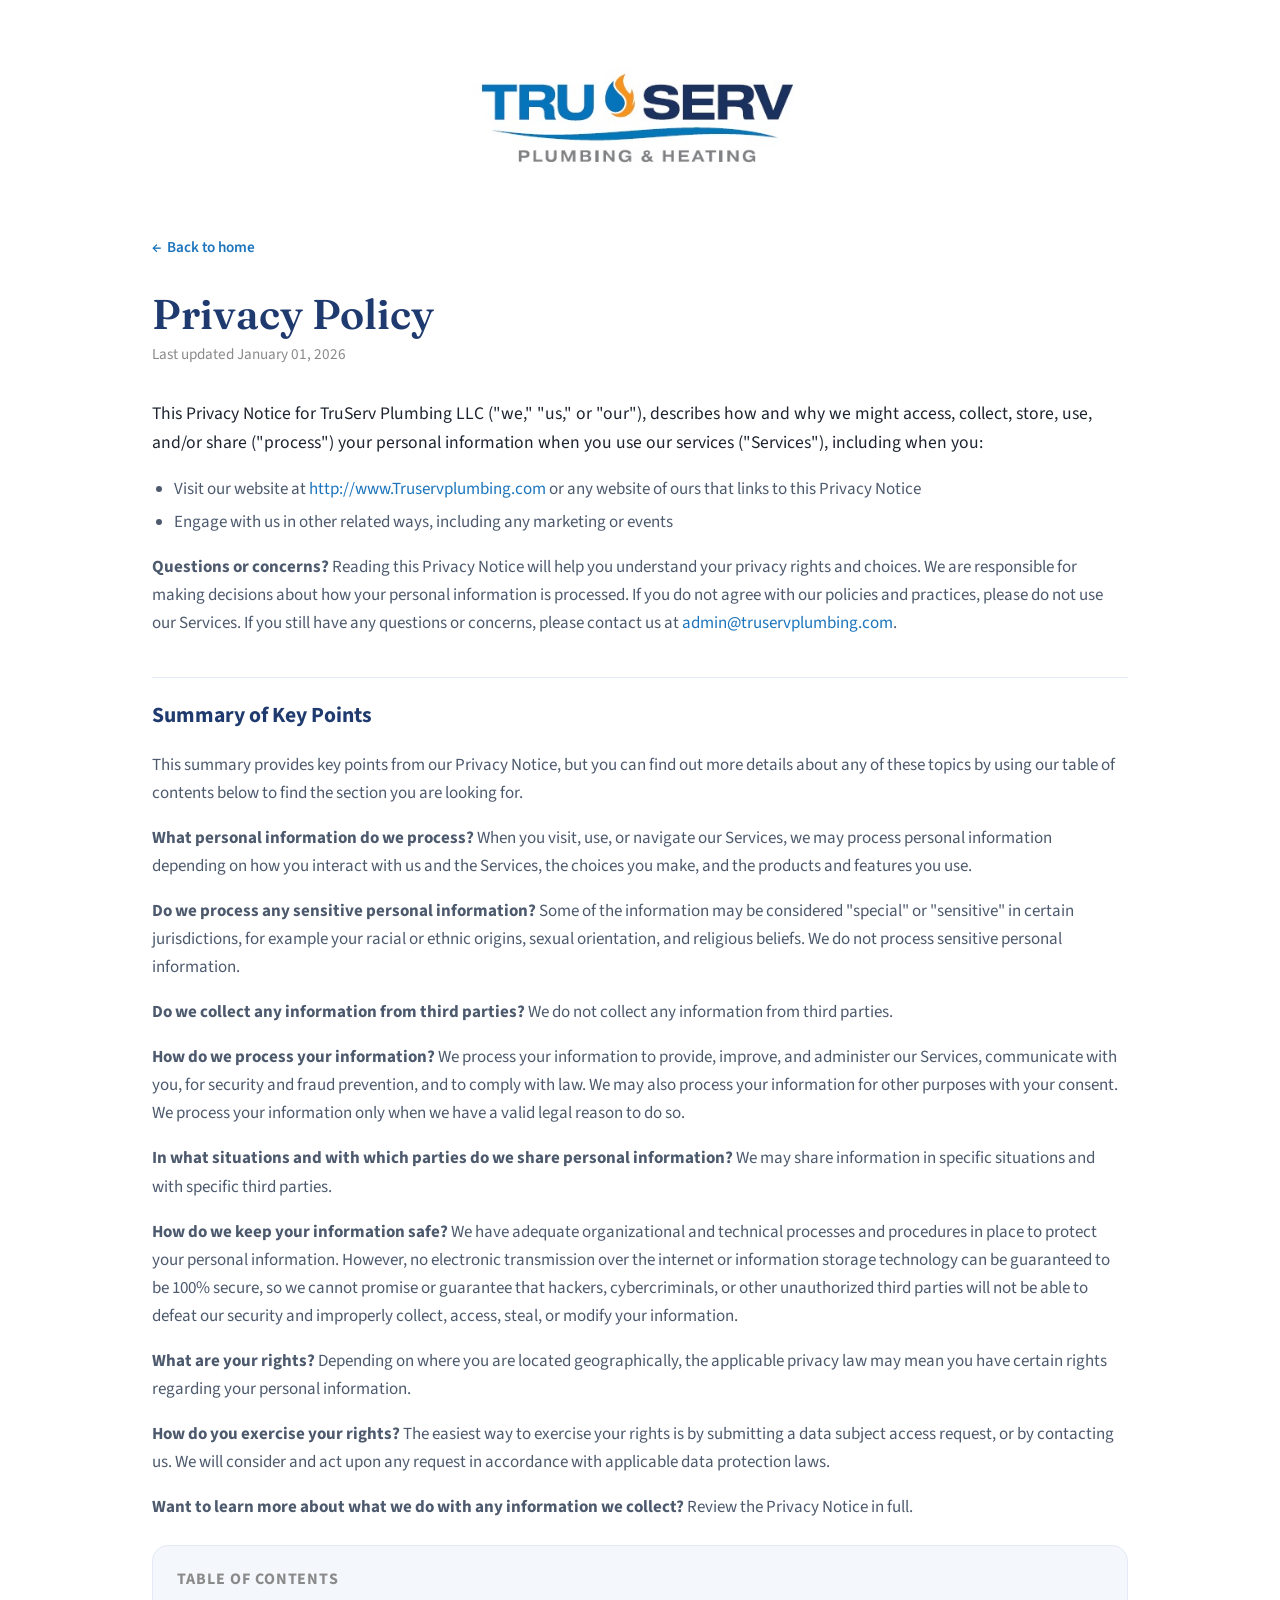
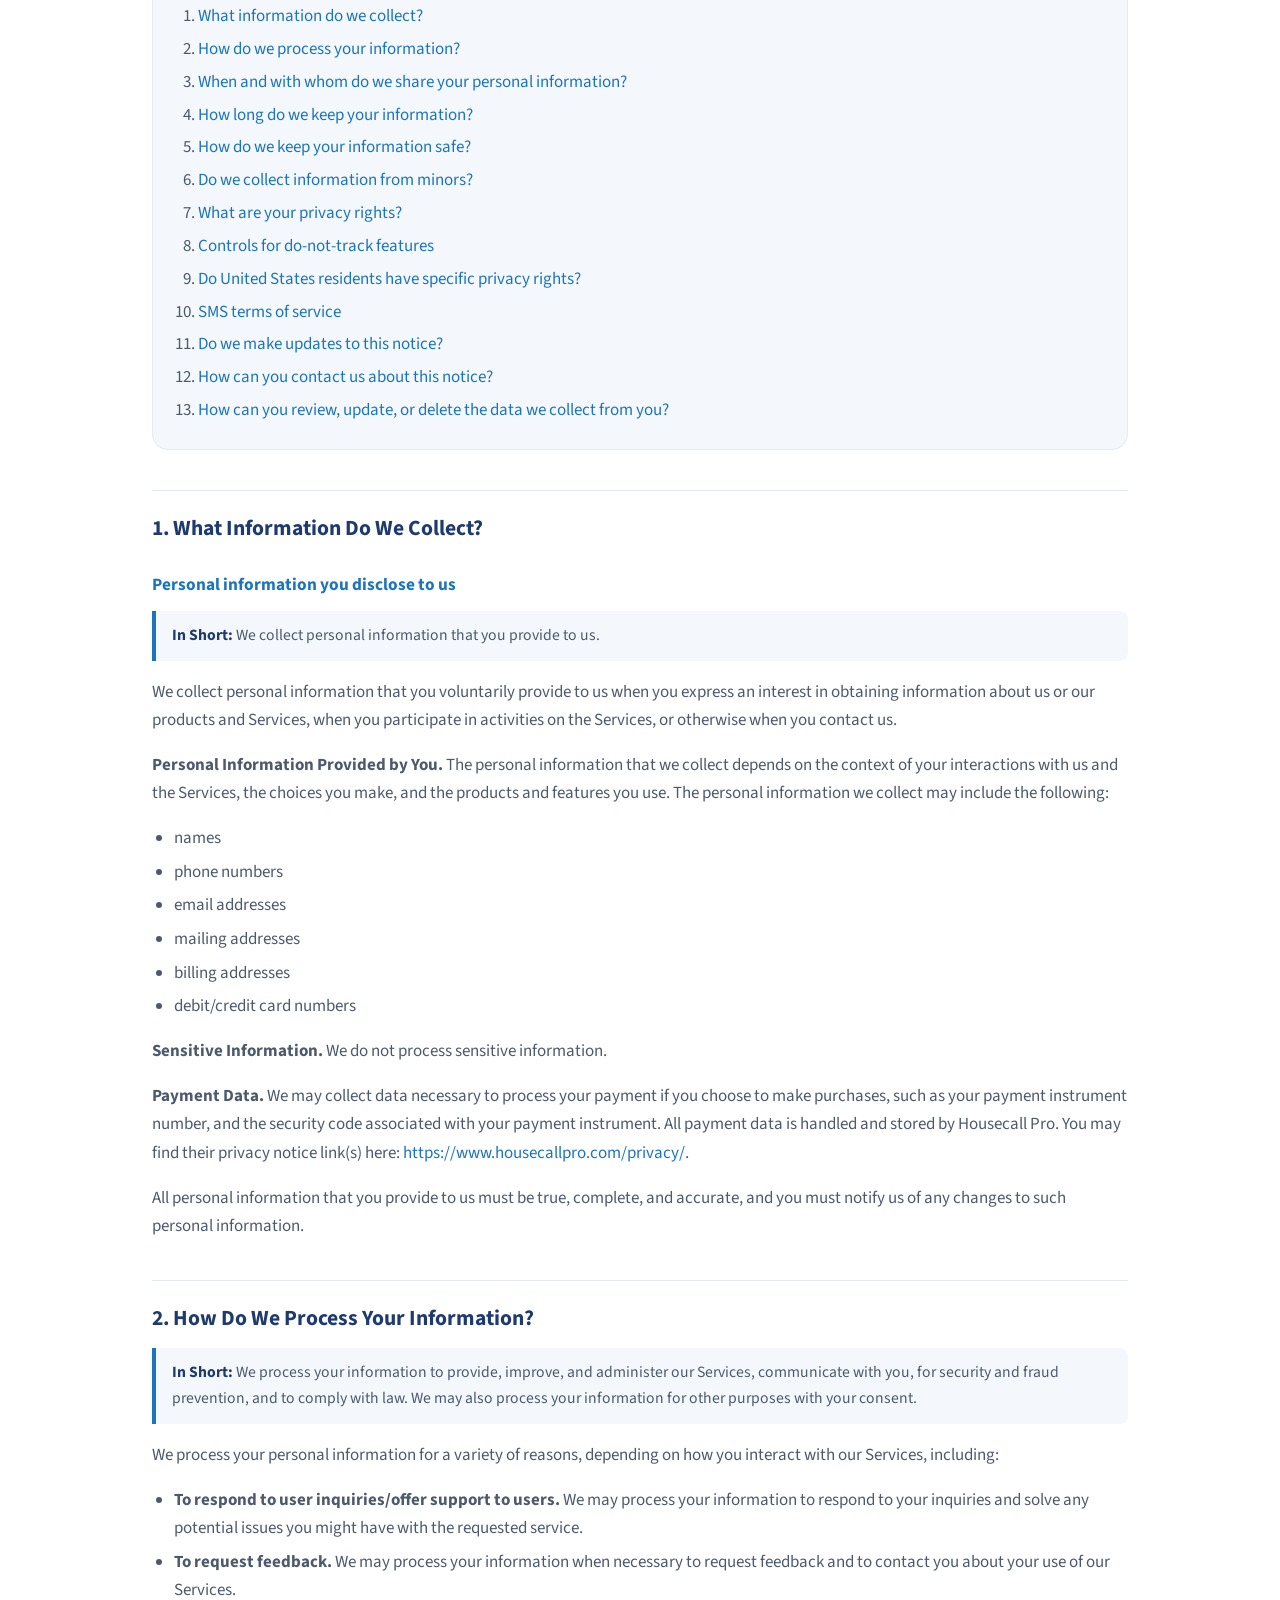
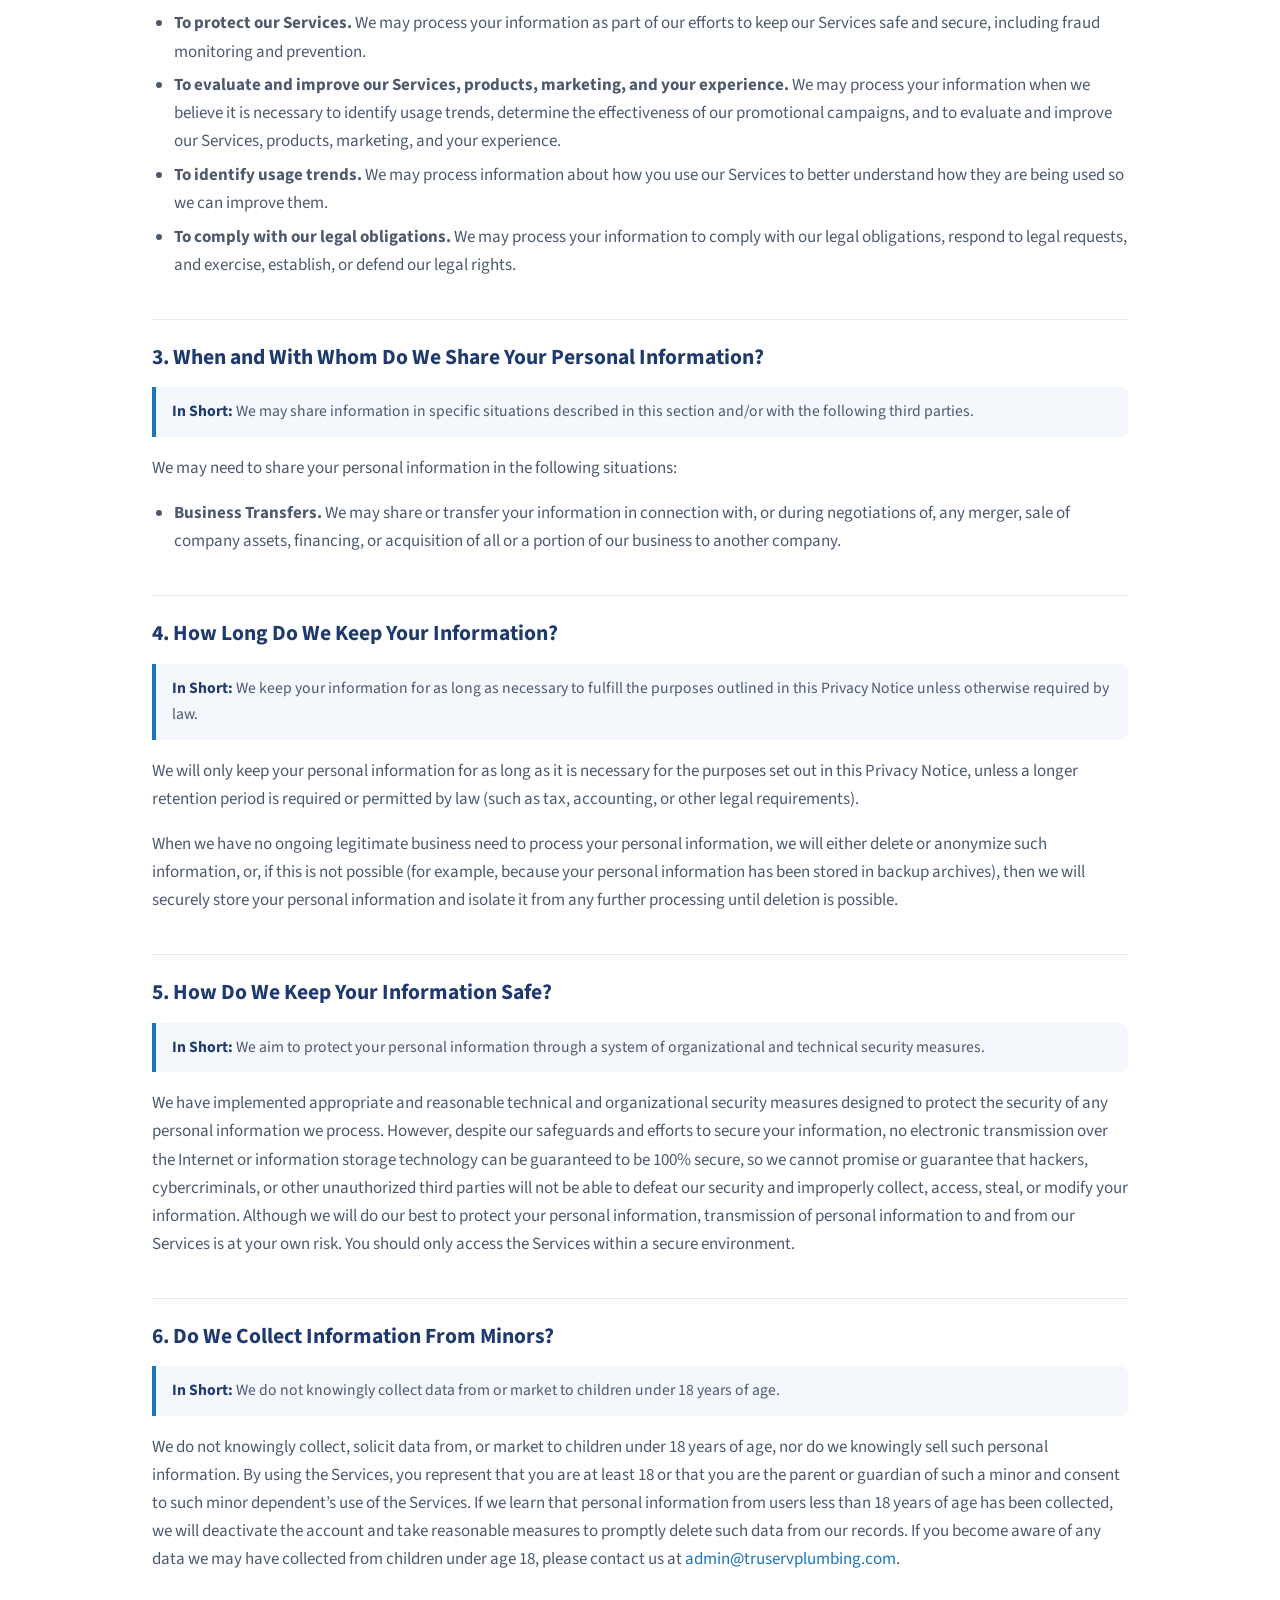
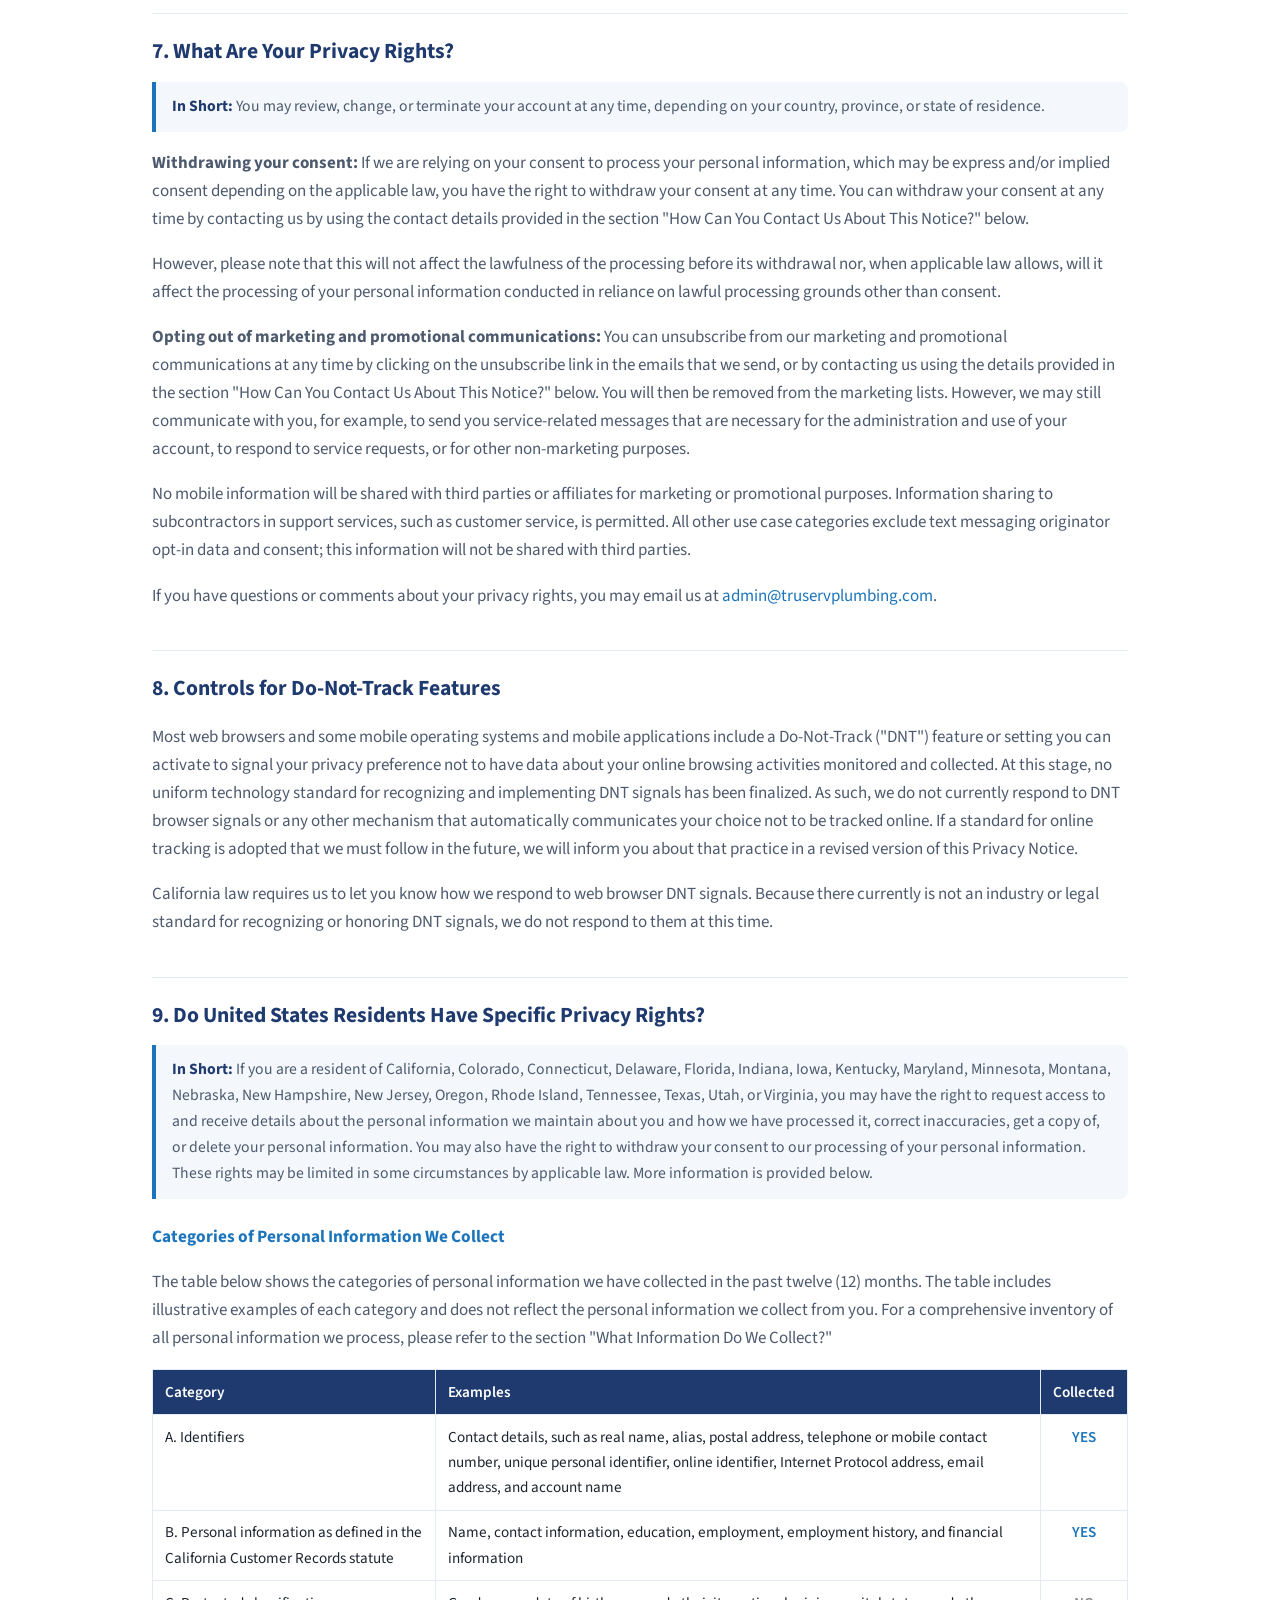
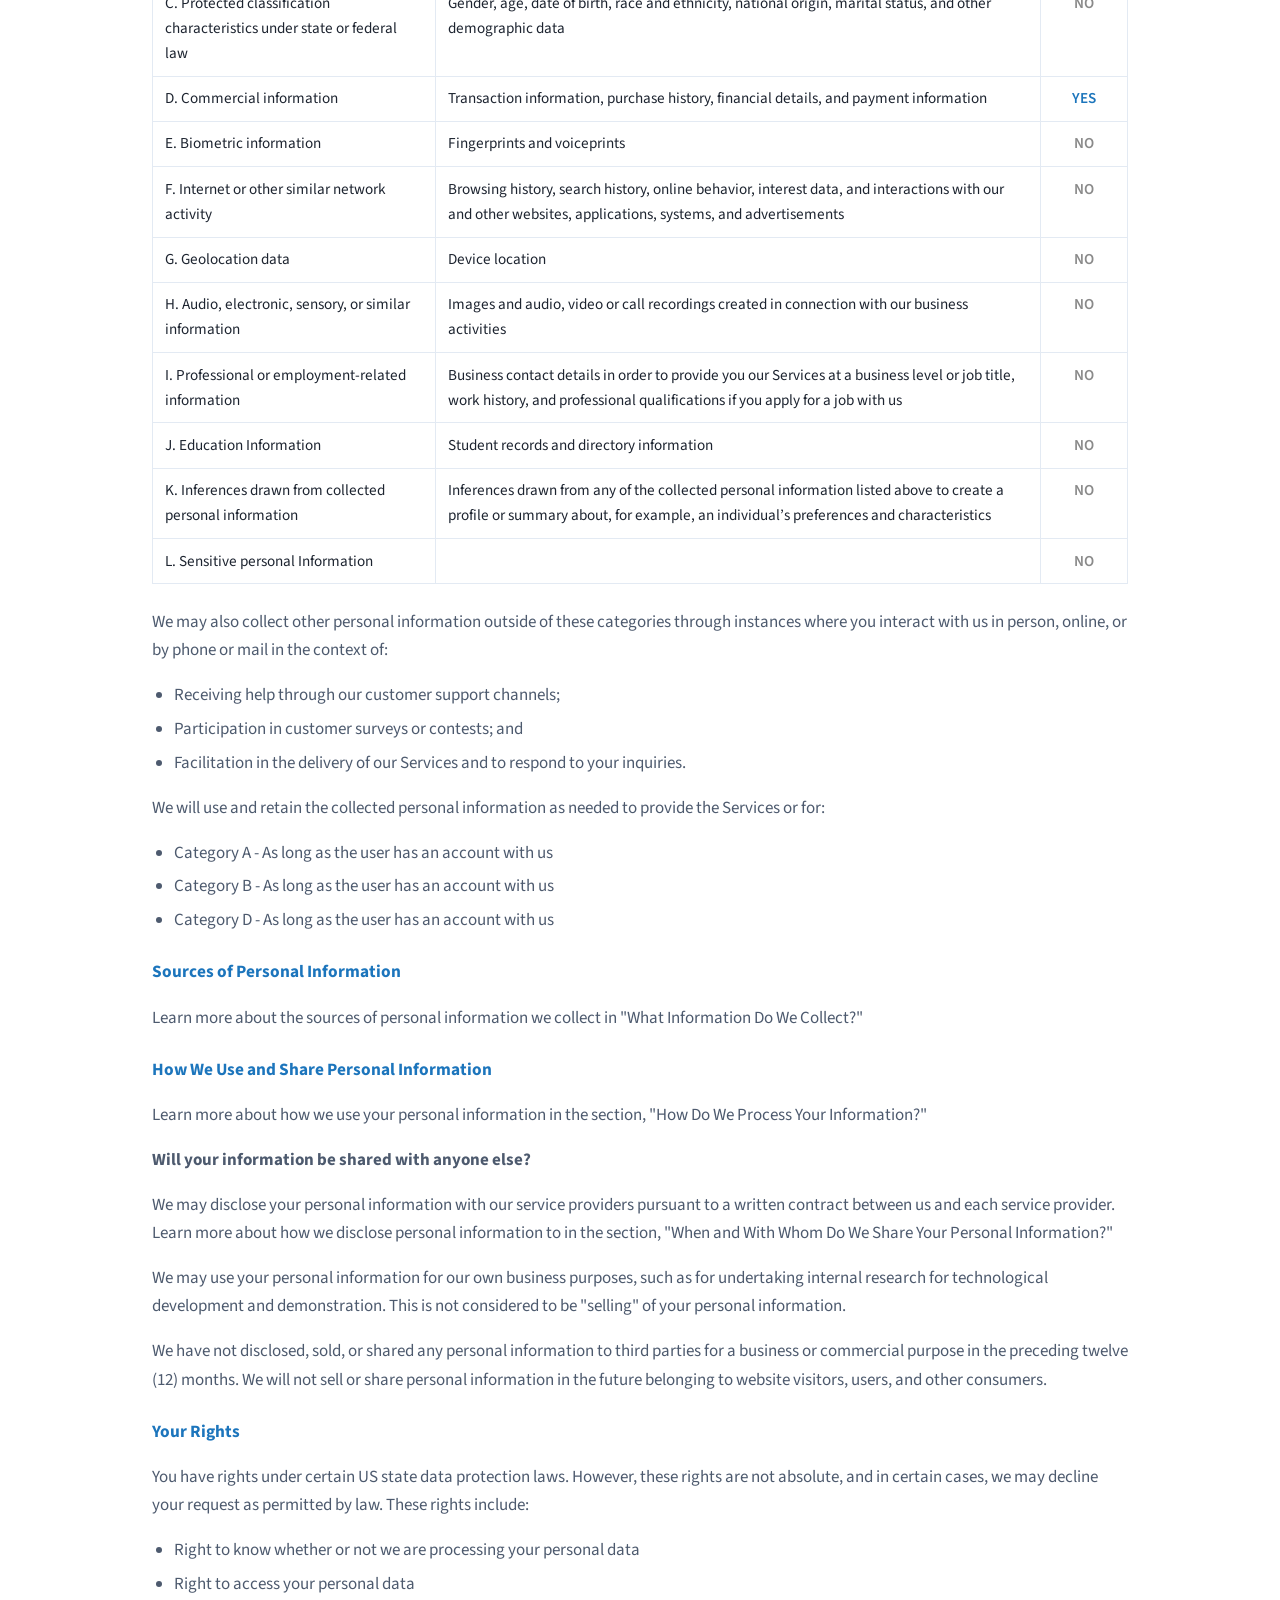
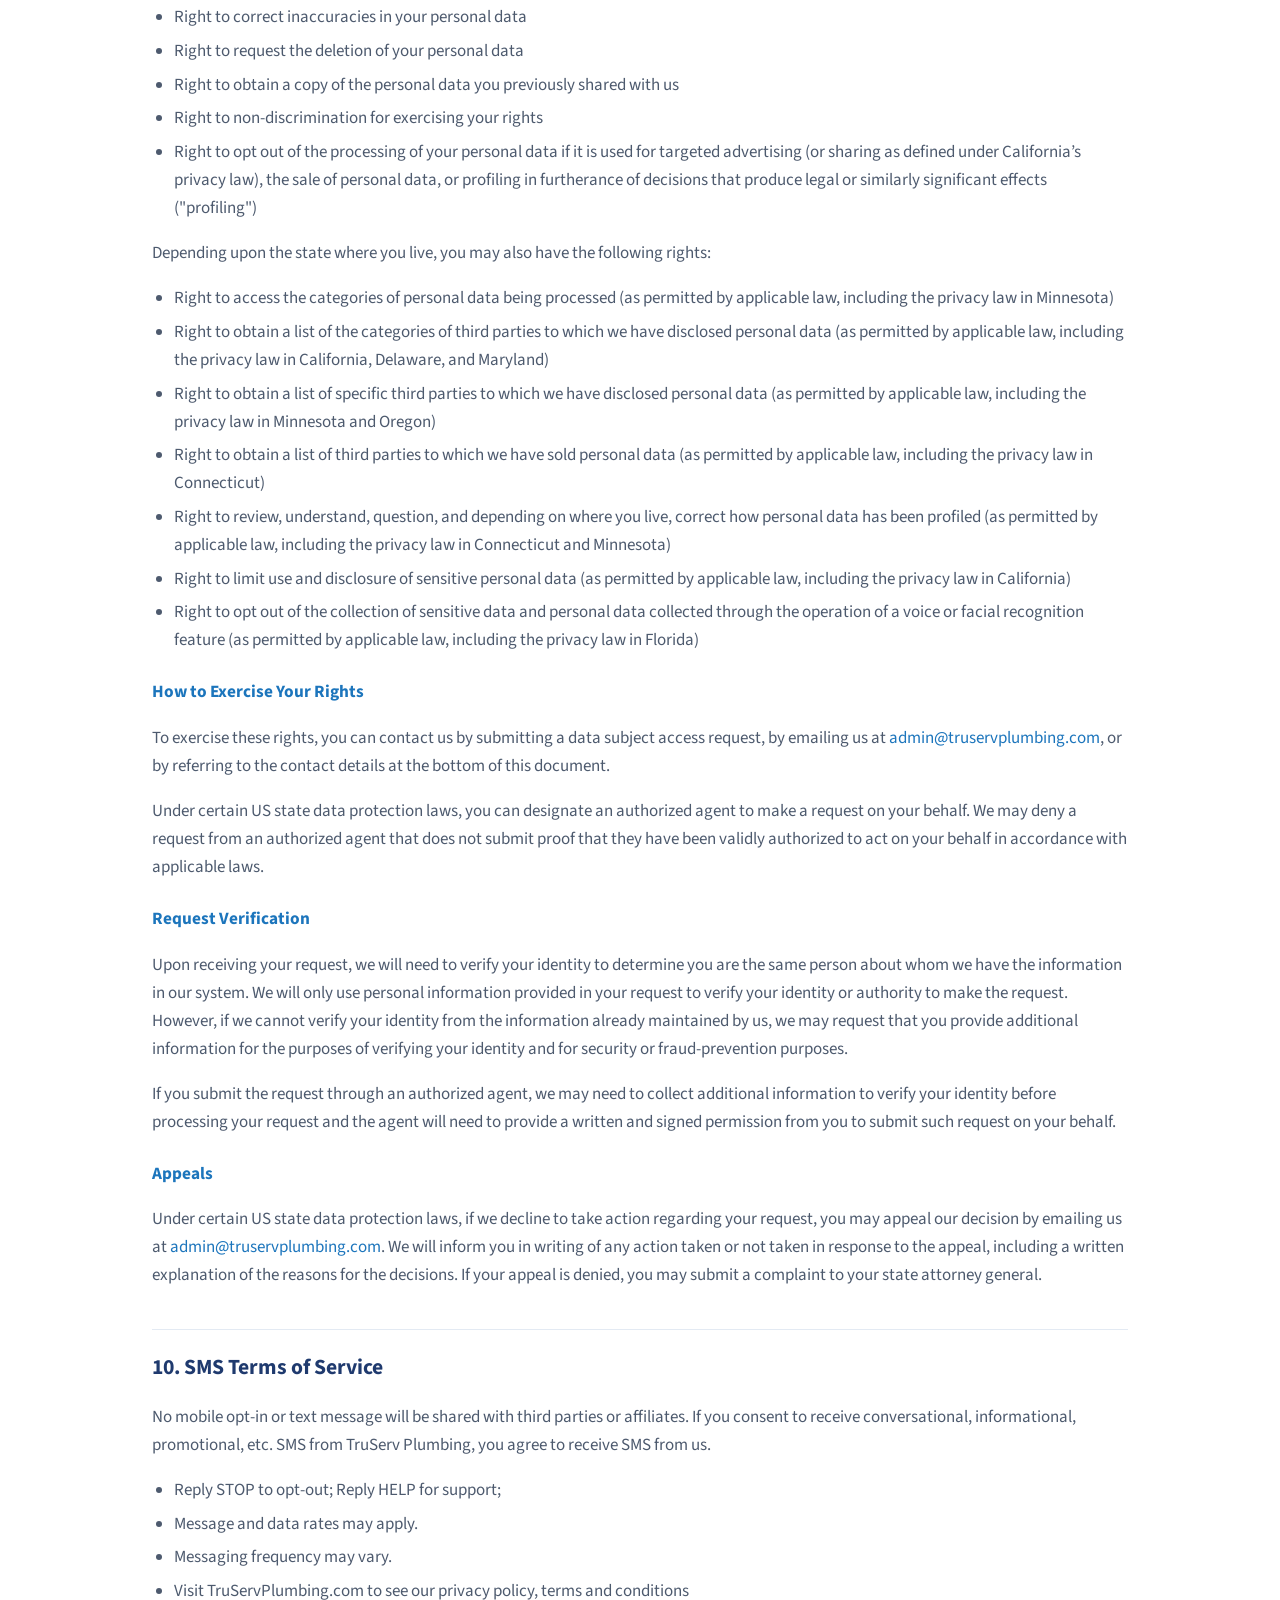
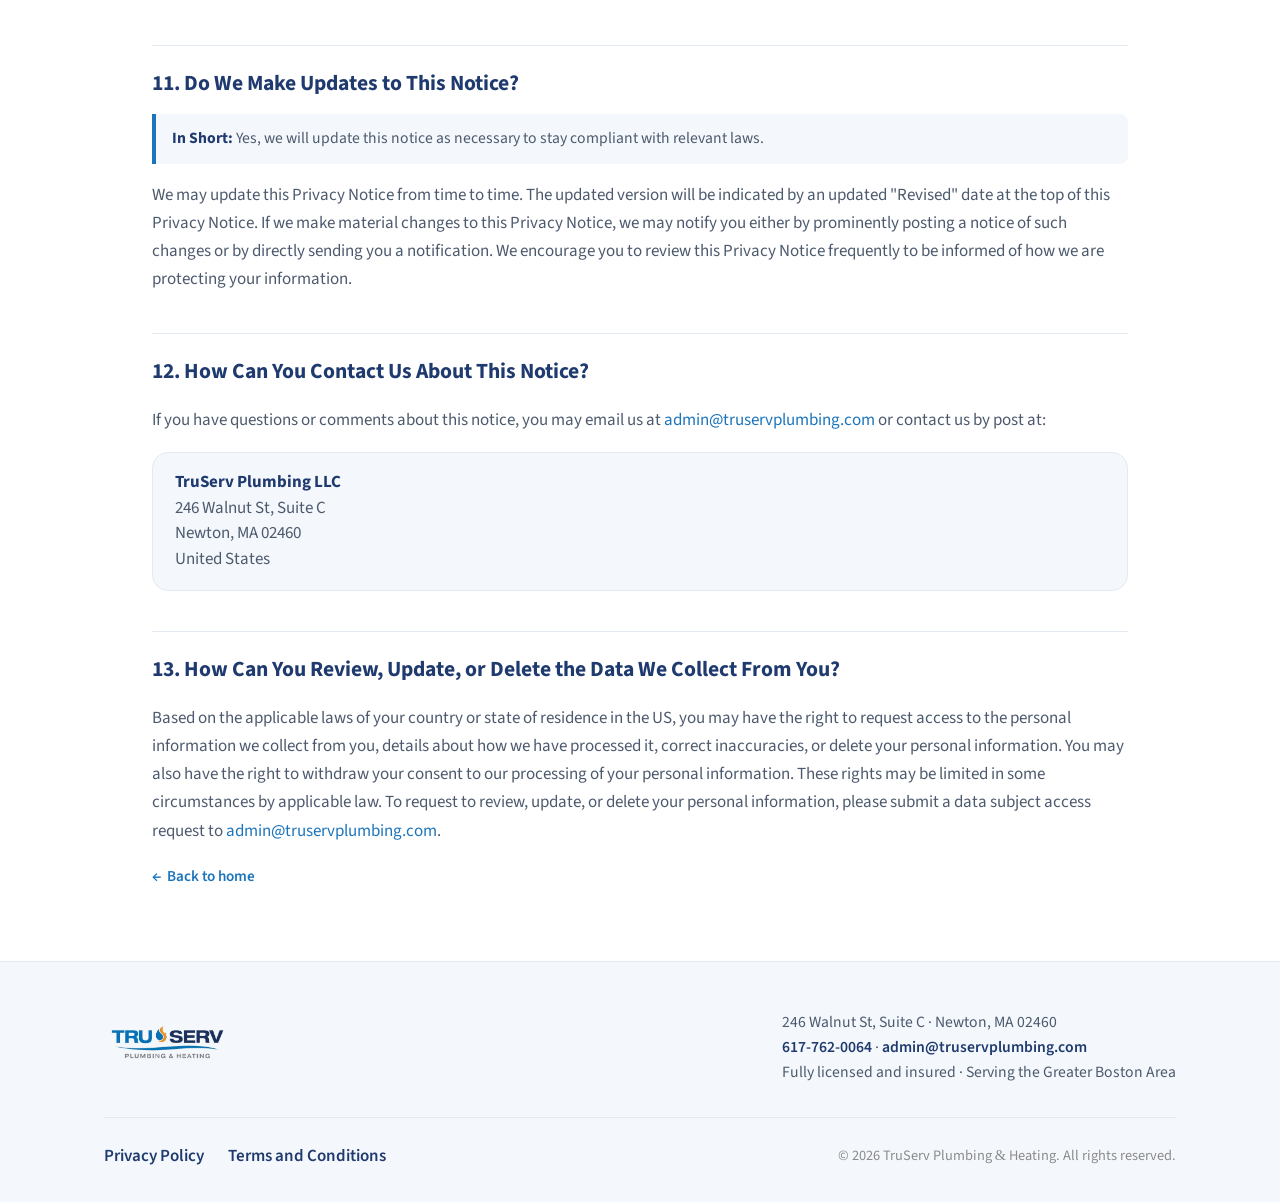
==== privacy.html @ 79ab5416 "Add TruServ Plumbing & Heating one-page site with privacy and terms pages Co-Authored-By: Claude Opu" ====
<!DOCTYPE html>
<html lang="en">
<head>
  <meta charset="utf-8">
  <meta name="viewport" content="width=device-width, initial-scale=1">
  <title>Privacy Policy | TruServ Plumbing &amp; Heating</title>
  <meta name="description" content="Privacy Policy for TruServ Plumbing LLC.">
  <meta name="theme-color" content="#1C75BC">
  <link rel="icon" href="assets/truserv-logo.jpg">

  <link rel="preconnect" href="https://fonts.googleapis.com">
  <link rel="preconnect" href="https://fonts.gstatic.com" crossorigin>
  <link rel="stylesheet"
        href="https://fonts.googleapis.com/css2?family=Fraunces:opsz,wght@9..144,500;9..144,600&family=Source+Sans+3:wght@400;600;700&display=swap">
  <link rel="stylesheet" href="styles.css">
</head>
<body>
  <header class="site-header">
    <a href="index.html" aria-label="TruServ Plumbing &amp; Heating, home">
      <img class="logo" src="assets/truserv-logo.jpg"
           alt="TruServ Plumbing &amp; Heating logo"
           width="439" height="156">
    </a>
  </header>

  <main class="doc">
    <a class="back-link" href="index.html">Back to home</a>

    <h1>Privacy Policy</h1>
    <p class="updated">Last updated January 01, 2026</p>

    <p class="lead">This Privacy Notice for TruServ Plumbing LLC ("we," "us," or "our"), describes how and why we might access, collect, store, use, and/or share ("process") your personal information when you use our services ("Services"), including when you:</p>
    <ul>
      <li>Visit our website at <a href="http://www.Truservplumbing.com">http://www.Truservplumbing.com</a> or any website of ours that links to this Privacy Notice</li>
      <li>Engage with us in other related ways, including any marketing or events</li>
    </ul>
    <p><strong>Questions or concerns?</strong> Reading this Privacy Notice will help you understand your privacy rights and choices. We are responsible for making decisions about how your personal information is processed. If you do not agree with our policies and practices, please do not use our Services. If you still have any questions or concerns, please contact us at <a href="mailto:admin@truservplumbing.com">admin@truservplumbing.com</a>.</p>

    <h2>Summary of Key Points</h2>
    <p>This summary provides key points from our Privacy Notice, but you can find out more details about any of these topics by using our table of contents below to find the section you are looking for.</p>
    <p><strong>What personal information do we process?</strong> When you visit, use, or navigate our Services, we may process personal information depending on how you interact with us and the Services, the choices you make, and the products and features you use.</p>
    <p><strong>Do we process any sensitive personal information?</strong> Some of the information may be considered "special" or "sensitive" in certain jurisdictions, for example your racial or ethnic origins, sexual orientation, and religious beliefs. We do not process sensitive personal information.</p>
    <p><strong>Do we collect any information from third parties?</strong> We do not collect any information from third parties.</p>
    <p><strong>How do we process your information?</strong> We process your information to provide, improve, and administer our Services, communicate with you, for security and fraud prevention, and to comply with law. We may also process your information for other purposes with your consent. We process your information only when we have a valid legal reason to do so.</p>
    <p><strong>In what situations and with which parties do we share personal information?</strong> We may share information in specific situations and with specific third parties.</p>
    <p><strong>How do we keep your information safe?</strong> We have adequate organizational and technical processes and procedures in place to protect your personal information. However, no electronic transmission over the internet or information storage technology can be guaranteed to be 100% secure, so we cannot promise or guarantee that hackers, cybercriminals, or other unauthorized third parties will not be able to defeat our security and improperly collect, access, steal, or modify your information.</p>
    <p><strong>What are your rights?</strong> Depending on where you are located geographically, the applicable privacy law may mean you have certain rights regarding your personal information.</p>
    <p><strong>How do you exercise your rights?</strong> The easiest way to exercise your rights is by submitting a data subject access request, or by contacting us. We will consider and act upon any request in accordance with applicable data protection laws.</p>
    <p><strong>Want to learn more about what we do with any information we collect?</strong> Review the Privacy Notice in full.</p>

    <nav class="toc" aria-label="Table of contents">
      <h2>Table of Contents</h2>
      <ol>
        <li><a href="#s1">What information do we collect?</a></li>
        <li><a href="#s2">How do we process your information?</a></li>
        <li><a href="#s3">When and with whom do we share your personal information?</a></li>
        <li><a href="#s4">How long do we keep your information?</a></li>
        <li><a href="#s5">How do we keep your information safe?</a></li>
        <li><a href="#s6">Do we collect information from minors?</a></li>
        <li><a href="#s7">What are your privacy rights?</a></li>
        <li><a href="#s8">Controls for do-not-track features</a></li>
        <li><a href="#s9">Do United States residents have specific privacy rights?</a></li>
        <li><a href="#s10">SMS terms of service</a></li>
        <li><a href="#s11">Do we make updates to this notice?</a></li>
        <li><a href="#s12">How can you contact us about this notice?</a></li>
        <li><a href="#s13">How can you review, update, or delete the data we collect from you?</a></li>
      </ol>
    </nav>

    <h2 id="s1">1. What Information Do We Collect?</h2>
    <h3>Personal information you disclose to us</h3>
    <p class="in-short"><strong>In Short:</strong> We collect personal information that you provide to us.</p>
    <p>We collect personal information that you voluntarily provide to us when you express an interest in obtaining information about us or our products and Services, when you participate in activities on the Services, or otherwise when you contact us.</p>
    <p><strong>Personal Information Provided by You.</strong> The personal information that we collect depends on the context of your interactions with us and the Services, the choices you make, and the products and features you use. The personal information we collect may include the following:</p>
    <ul>
      <li>names</li>
      <li>phone numbers</li>
      <li>email addresses</li>
      <li>mailing addresses</li>
      <li>billing addresses</li>
      <li>debit/credit card numbers</li>
    </ul>
    <p><strong>Sensitive Information.</strong> We do not process sensitive information.</p>
    <p><strong>Payment Data.</strong> We may collect data necessary to process your payment if you choose to make purchases, such as your payment instrument number, and the security code associated with your payment instrument. All payment data is handled and stored by Housecall Pro. You may find their privacy notice link(s) here: <a href="https://www.housecallpro.com/privacy/">https://www.housecallpro.com/privacy/</a>.</p>
    <p>All personal information that you provide to us must be true, complete, and accurate, and you must notify us of any changes to such personal information.</p>

    <h2 id="s2">2. How Do We Process Your Information?</h2>
    <p class="in-short"><strong>In Short:</strong> We process your information to provide, improve, and administer our Services, communicate with you, for security and fraud prevention, and to comply with law. We may also process your information for other purposes with your consent.</p>
    <p>We process your personal information for a variety of reasons, depending on how you interact with our Services, including:</p>
    <ul>
      <li><strong>To respond to user inquiries/offer support to users.</strong> We may process your information to respond to your inquiries and solve any potential issues you might have with the requested service.</li>
      <li><strong>To request feedback.</strong> We may process your information when necessary to request feedback and to contact you about your use of our Services.</li>
      <li><strong>To protect our Services.</strong> We may process your information as part of our efforts to keep our Services safe and secure, including fraud monitoring and prevention.</li>
      <li><strong>To evaluate and improve our Services, products, marketing, and your experience.</strong> We may process your information when we believe it is necessary to identify usage trends, determine the effectiveness of our promotional campaigns, and to evaluate and improve our Services, products, marketing, and your experience.</li>
      <li><strong>To identify usage trends.</strong> We may process information about how you use our Services to better understand how they are being used so we can improve them.</li>
      <li><strong>To comply with our legal obligations.</strong> We may process your information to comply with our legal obligations, respond to legal requests, and exercise, establish, or defend our legal rights.</li>
    </ul>

    <h2 id="s3">3. When and With Whom Do We Share Your Personal Information?</h2>
    <p class="in-short"><strong>In Short:</strong> We may share information in specific situations described in this section and/or with the following third parties.</p>
    <p>We may need to share your personal information in the following situations:</p>
    <ul>
      <li><strong>Business Transfers.</strong> We may share or transfer your information in connection with, or during negotiations of, any merger, sale of company assets, financing, or acquisition of all or a portion of our business to another company.</li>
    </ul>

    <h2 id="s4">4. How Long Do We Keep Your Information?</h2>
    <p class="in-short"><strong>In Short:</strong> We keep your information for as long as necessary to fulfill the purposes outlined in this Privacy Notice unless otherwise required by law.</p>
    <p>We will only keep your personal information for as long as it is necessary for the purposes set out in this Privacy Notice, unless a longer retention period is required or permitted by law (such as tax, accounting, or other legal requirements).</p>
    <p>When we have no ongoing legitimate business need to process your personal information, we will either delete or anonymize such information, or, if this is not possible (for example, because your personal information has been stored in backup archives), then we will securely store your personal information and isolate it from any further processing until deletion is possible.</p>

    <h2 id="s5">5. How Do We Keep Your Information Safe?</h2>
    <p class="in-short"><strong>In Short:</strong> We aim to protect your personal information through a system of organizational and technical security measures.</p>
    <p>We have implemented appropriate and reasonable technical and organizational security measures designed to protect the security of any personal information we process. However, despite our safeguards and efforts to secure your information, no electronic transmission over the Internet or information storage technology can be guaranteed to be 100% secure, so we cannot promise or guarantee that hackers, cybercriminals, or other unauthorized third parties will not be able to defeat our security and improperly collect, access, steal, or modify your information. Although we will do our best to protect your personal information, transmission of personal information to and from our Services is at your own risk. You should only access the Services within a secure environment.</p>

    <h2 id="s6">6. Do We Collect Information From Minors?</h2>
    <p class="in-short"><strong>In Short:</strong> We do not knowingly collect data from or market to children under 18 years of age.</p>
    <p>We do not knowingly collect, solicit data from, or market to children under 18 years of age, nor do we knowingly sell such personal information. By using the Services, you represent that you are at least 18 or that you are the parent or guardian of such a minor and consent to such minor dependent’s use of the Services. If we learn that personal information from users less than 18 years of age has been collected, we will deactivate the account and take reasonable measures to promptly delete such data from our records. If you become aware of any data we may have collected from children under age 18, please contact us at <a href="mailto:admin@truservplumbing.com">admin@truservplumbing.com</a>.</p>

    <h2 id="s7">7. What Are Your Privacy Rights?</h2>
    <p class="in-short"><strong>In Short:</strong> You may review, change, or terminate your account at any time, depending on your country, province, or state of residence.</p>
    <p><strong>Withdrawing your consent:</strong> If we are relying on your consent to process your personal information, which may be express and/or implied consent depending on the applicable law, you have the right to withdraw your consent at any time. You can withdraw your consent at any time by contacting us by using the contact details provided in the section "How Can You Contact Us About This Notice?" below.</p>
    <p>However, please note that this will not affect the lawfulness of the processing before its withdrawal nor, when applicable law allows, will it affect the processing of your personal information conducted in reliance on lawful processing grounds other than consent.</p>
    <p><strong>Opting out of marketing and promotional communications:</strong> You can unsubscribe from our marketing and promotional communications at any time by clicking on the unsubscribe link in the emails that we send, or by contacting us using the details provided in the section "How Can You Contact Us About This Notice?" below. You will then be removed from the marketing lists. However, we may still communicate with you, for example, to send you service-related messages that are necessary for the administration and use of your account, to respond to service requests, or for other non-marketing purposes.</p>
    <p>No mobile information will be shared with third parties or affiliates for marketing or promotional purposes. Information sharing to subcontractors in support services, such as customer service, is permitted. All other use case categories exclude text messaging originator opt-in data and consent; this information will not be shared with third parties.</p>
    <p>If you have questions or comments about your privacy rights, you may email us at <a href="mailto:admin@truservplumbing.com">admin@truservplumbing.com</a>.</p>

    <h2 id="s8">8. Controls for Do-Not-Track Features</h2>
    <p>Most web browsers and some mobile operating systems and mobile applications include a Do-Not-Track ("DNT") feature or setting you can activate to signal your privacy preference not to have data about your online browsing activities monitored and collected. At this stage, no uniform technology standard for recognizing and implementing DNT signals has been finalized. As such, we do not currently respond to DNT browser signals or any other mechanism that automatically communicates your choice not to be tracked online. If a standard for online tracking is adopted that we must follow in the future, we will inform you about that practice in a revised version of this Privacy Notice.</p>
    <p>California law requires us to let you know how we respond to web browser DNT signals. Because there currently is not an industry or legal standard for recognizing or honoring DNT signals, we do not respond to them at this time.</p>

    <h2 id="s9">9. Do United States Residents Have Specific Privacy Rights?</h2>
    <p class="in-short"><strong>In Short:</strong> If you are a resident of California, Colorado, Connecticut, Delaware, Florida, Indiana, Iowa, Kentucky, Maryland, Minnesota, Montana, Nebraska, New Hampshire, New Jersey, Oregon, Rhode Island, Tennessee, Texas, Utah, or Virginia, you may have the right to request access to and receive details about the personal information we maintain about you and how we have processed it, correct inaccuracies, get a copy of, or delete your personal information. You may also have the right to withdraw your consent to our processing of your personal information. These rights may be limited in some circumstances by applicable law. More information is provided below.</p>

    <h3>Categories of Personal Information We Collect</h3>
    <p>The table below shows the categories of personal information we have collected in the past twelve (12) months. The table includes illustrative examples of each category and does not reflect the personal information we collect from you. For a comprehensive inventory of all personal information we process, please refer to the section "What Information Do We Collect?"</p>
    <div class="table-wrap">
      <table class="data">
        <thead>
          <tr><th scope="col">Category</th><th scope="col">Examples</th><th scope="col">Collected</th></tr>
        </thead>
        <tbody>
          <tr><td>A. Identifiers</td><td>Contact details, such as real name, alias, postal address, telephone or mobile contact number, unique personal identifier, online identifier, Internet Protocol address, email address, and account name</td><td class="yes">YES</td></tr>
          <tr><td>B. Personal information as defined in the California Customer Records statute</td><td>Name, contact information, education, employment, employment history, and financial information</td><td class="yes">YES</td></tr>
          <tr><td>C. Protected classification characteristics under state or federal law</td><td>Gender, age, date of birth, race and ethnicity, national origin, marital status, and other demographic data</td><td class="no">NO</td></tr>
          <tr><td>D. Commercial information</td><td>Transaction information, purchase history, financial details, and payment information</td><td class="yes">YES</td></tr>
          <tr><td>E. Biometric information</td><td>Fingerprints and voiceprints</td><td class="no">NO</td></tr>
          <tr><td>F. Internet or other similar network activity</td><td>Browsing history, search history, online behavior, interest data, and interactions with our and other websites, applications, systems, and advertisements</td><td class="no">NO</td></tr>
          <tr><td>G. Geolocation data</td><td>Device location</td><td class="no">NO</td></tr>
          <tr><td>H. Audio, electronic, sensory, or similar information</td><td>Images and audio, video or call recordings created in connection with our business activities</td><td class="no">NO</td></tr>
          <tr><td>I. Professional or employment-related information</td><td>Business contact details in order to provide you our Services at a business level or job title, work history, and professional qualifications if you apply for a job with us</td><td class="no">NO</td></tr>
          <tr><td>J. Education Information</td><td>Student records and directory information</td><td class="no">NO</td></tr>
          <tr><td>K. Inferences drawn from collected personal information</td><td>Inferences drawn from any of the collected personal information listed above to create a profile or summary about, for example, an individual’s preferences and characteristics</td><td class="no">NO</td></tr>
          <tr><td>L. Sensitive personal Information</td><td></td><td class="no">NO</td></tr>
        </tbody>
      </table>
    </div>
    <p>We may also collect other personal information outside of these categories through instances where you interact with us in person, online, or by phone or mail in the context of:</p>
    <ul>
      <li>Receiving help through our customer support channels;</li>
      <li>Participation in customer surveys or contests; and</li>
      <li>Facilitation in the delivery of our Services and to respond to your inquiries.</li>
    </ul>
    <p>We will use and retain the collected personal information as needed to provide the Services or for:</p>
    <ul>
      <li>Category A - As long as the user has an account with us</li>
      <li>Category B - As long as the user has an account with us</li>
      <li>Category D - As long as the user has an account with us</li>
    </ul>

    <h3>Sources of Personal Information</h3>
    <p>Learn more about the sources of personal information we collect in "What Information Do We Collect?"</p>

    <h3>How We Use and Share Personal Information</h3>
    <p>Learn more about how we use your personal information in the section, "How Do We Process Your Information?"</p>
    <p><strong>Will your information be shared with anyone else?</strong></p>
    <p>We may disclose your personal information with our service providers pursuant to a written contract between us and each service provider. Learn more about how we disclose personal information to in the section, "When and With Whom Do We Share Your Personal Information?"</p>
    <p>We may use your personal information for our own business purposes, such as for undertaking internal research for technological development and demonstration. This is not considered to be "selling" of your personal information.</p>
    <p>We have not disclosed, sold, or shared any personal information to third parties for a business or commercial purpose in the preceding twelve (12) months. We will not sell or share personal information in the future belonging to website visitors, users, and other consumers.</p>

    <h3>Your Rights</h3>
    <p>You have rights under certain US state data protection laws. However, these rights are not absolute, and in certain cases, we may decline your request as permitted by law. These rights include:</p>
    <ul>
      <li>Right to know whether or not we are processing your personal data</li>
      <li>Right to access your personal data</li>
      <li>Right to correct inaccuracies in your personal data</li>
      <li>Right to request the deletion of your personal data</li>
      <li>Right to obtain a copy of the personal data you previously shared with us</li>
      <li>Right to non-discrimination for exercising your rights</li>
      <li>Right to opt out of the processing of your personal data if it is used for targeted advertising (or sharing as defined under California’s privacy law), the sale of personal data, or profiling in furtherance of decisions that produce legal or similarly significant effects ("profiling")</li>
    </ul>
    <p>Depending upon the state where you live, you may also have the following rights:</p>
    <ul>
      <li>Right to access the categories of personal data being processed (as permitted by applicable law, including the privacy law in Minnesota)</li>
      <li>Right to obtain a list of the categories of third parties to which we have disclosed personal data (as permitted by applicable law, including the privacy law in California, Delaware, and Maryland)</li>
      <li>Right to obtain a list of specific third parties to which we have disclosed personal data (as permitted by applicable law, including the privacy law in Minnesota and Oregon)</li>
      <li>Right to obtain a list of third parties to which we have sold personal data (as permitted by applicable law, including the privacy law in Connecticut)</li>
      <li>Right to review, understand, question, and depending on where you live, correct how personal data has been profiled (as permitted by applicable law, including the privacy law in Connecticut and Minnesota)</li>
      <li>Right to limit use and disclosure of sensitive personal data (as permitted by applicable law, including the privacy law in California)</li>
      <li>Right to opt out of the collection of sensitive data and personal data collected through the operation of a voice or facial recognition feature (as permitted by applicable law, including the privacy law in Florida)</li>
    </ul>

    <h3>How to Exercise Your Rights</h3>
    <p>To exercise these rights, you can contact us by submitting a data subject access request, by emailing us at <a href="mailto:admin@truservplumbing.com">admin@truservplumbing.com</a>, or by referring to the contact details at the bottom of this document.</p>
    <p>Under certain US state data protection laws, you can designate an authorized agent to make a request on your behalf. We may deny a request from an authorized agent that does not submit proof that they have been validly authorized to act on your behalf in accordance with applicable laws.</p>

    <h3>Request Verification</h3>
    <p>Upon receiving your request, we will need to verify your identity to determine you are the same person about whom we have the information in our system. We will only use personal information provided in your request to verify your identity or authority to make the request. However, if we cannot verify your identity from the information already maintained by us, we may request that you provide additional information for the purposes of verifying your identity and for security or fraud-prevention purposes.</p>
    <p>If you submit the request through an authorized agent, we may need to collect additional information to verify your identity before processing your request and the agent will need to provide a written and signed permission from you to submit such request on your behalf.</p>

    <h3>Appeals</h3>
    <p>Under certain US state data protection laws, if we decline to take action regarding your request, you may appeal our decision by emailing us at <a href="mailto:admin@truservplumbing.com">admin@truservplumbing.com</a>. We will inform you in writing of any action taken or not taken in response to the appeal, including a written explanation of the reasons for the decisions. If your appeal is denied, you may submit a complaint to your state attorney general.</p>

    <h2 id="s10">10. SMS Terms of Service</h2>
    <p>No mobile opt-in or text message will be shared with third parties or affiliates. If you consent to receive conversational, informational, promotional, etc. SMS from TruServ Plumbing, you agree to receive SMS from us.</p>
    <ul>
      <li>Reply STOP to opt-out; Reply HELP for support;</li>
      <li>Message and data rates may apply.</li>
      <li>Messaging frequency may vary.</li>
      <li>Visit TruServPlumbing.com to see our privacy policy, terms and conditions</li>
    </ul>

    <h2 id="s11">11. Do We Make Updates to This Notice?</h2>
    <p class="in-short"><strong>In Short:</strong> Yes, we will update this notice as necessary to stay compliant with relevant laws.</p>
    <p>We may update this Privacy Notice from time to time. The updated version will be indicated by an updated "Revised" date at the top of this Privacy Notice. If we make material changes to this Privacy Notice, we may notify you either by prominently posting a notice of such changes or by directly sending you a notification. We encourage you to review this Privacy Notice frequently to be informed of how we are protecting your information.</p>

    <h2 id="s12">12. How Can You Contact Us About This Notice?</h2>
    <p>If you have questions or comments about this notice, you may email us at <a href="mailto:admin@truservplumbing.com">admin@truservplumbing.com</a> or contact us by post at:</p>
    <address class="contact">
      <strong>TruServ Plumbing LLC</strong><br>
      246 Walnut St, Suite C<br>
      Newton, MA 02460<br>
      United States
    </address>

    <h2 id="s13">13. How Can You Review, Update, or Delete the Data We Collect From You?</h2>
    <p>Based on the applicable laws of your country or state of residence in the US, you may have the right to request access to the personal information we collect from you, details about how we have processed it, correct inaccuracies, or delete your personal information. You may also have the right to withdraw your consent to our processing of your personal information. These rights may be limited in some circumstances by applicable law. To request to review, update, or delete your personal information, please submit a data subject access request to <a href="mailto:admin@truservplumbing.com">admin@truservplumbing.com</a>.</p>

    <a class="back-link" href="index.html">Back to home</a>
  </main>

  <footer class="site-footer">
    <div class="container">
      <div class="footer-grid">
        <div class="footer-brand">
          <img src="assets/truserv-logo.jpg" alt="TruServ Plumbing &amp; Heating" width="439" height="156">
        </div>
        <address class="footer-contact">
          246 Walnut St, Suite C · Newton, MA 02460<br>
          <a href="tel:+16177620064">617-762-0064</a> ·
          <a href="mailto:admin@truservplumbing.com">admin@truservplumbing.com</a><br>
          Fully licensed and insured · Serving the Greater Boston Area
        </address>
      </div>
      <div class="footer-bottom">
        <ul class="footer-links">
          <li><a href="privacy.html">Privacy Policy</a></li>
          <li><a href="terms.html">Terms and Conditions</a></li>
        </ul>
        <p class="copyright">© 2026 TruServ Plumbing <span class="amp">&amp;</span> Heating. All rights reserved.</p>
      </div>
    </div>
  </footer>
</body>
</html>
---- styles.css ----
/* ===========================================================
   TruServ Plumbing & Heating
   Light · refined · trustworthy. Brand palette from the logo.
   Wave motif echoed throughout. Motion is transform/opacity only
   and fully disabled under prefers-reduced-motion.
   =========================================================== */

:root {
  /* Brand palette (from logo) */
  --blue:      #1C75BC;
  --blue-dark: #155a91;
  --navy:      #1F3A6E;
  --navy-deep: #16294d;
  --orange:    #F47A20;
  --gray:      #8A8A8A;

  /* Surfaces */
  --bg:        #ffffff;
  --bg-soft:   #f4f8fc;   /* very light blue wash */
  --bg-tint:   #eef4fb;
  --ink:       #1d2430;
  --ink-soft:  #4d5a6e;
  --line:      #e3eaf3;

  --maxw: 72rem;
  --radius: 16px;
  --radius-sm: 10px;

  --font-body: "Source Sans 3", -apple-system, BlinkMacSystemFont,
               "Segoe UI", Roboto, Helvetica, Arial, sans-serif;
  --font-display: "Fraunces", Georgia, "Times New Roman", serif;

  --shadow-sm: 0 1px 2px rgba(31,58,110,.05), 0 4px 12px -6px rgba(31,58,110,.14);
  --shadow-md: 0 2px 4px rgba(31,58,110,.05), 0 18px 40px -18px rgba(31,58,110,.28);
  --shadow-lg: 0 30px 60px -24px rgba(31,58,110,.35);

  --ease: cubic-bezier(.22,.61,.36,1);
  --nav-h: 72px;
}

/* --------------------------------------------------------- */
*,*::before,*::after { box-sizing: border-box; }
html { -webkit-text-size-adjust: 100%; scroll-behavior: smooth; }

body {
  margin: 0;
  font-family: var(--font-body);
  font-size: 1.0625rem;
  line-height: 1.65;
  color: var(--ink);
  background: var(--bg);
  -webkit-font-smoothing: antialiased;
  text-rendering: optimizeLegibility;
  overflow-x: hidden;
}

a { color: var(--blue); text-decoration: none; transition: color .18s ease; }
a:hover { color: var(--navy); }

:focus-visible {
  outline: 3px solid var(--orange);
  outline-offset: 3px;
  border-radius: 4px;
}

img { max-width: 100%; height: auto; }
h1,h2,h3 { margin: 0; }

/* Ampersand (used only in the brand name): a plain upright serif glyph,
   kept understated so it sits quietly within the wordmark. */
.amp {
  font-family: Georgia, "Times New Roman", serif;
  font-style: normal;
  font-weight: 400;
}

.container {
  width: 100%;
  max-width: var(--maxw);
  margin-inline: auto;
  padding-inline: clamp(1.25rem, 4vw, 2.5rem);
}

.skip-link {
  position: absolute; left: 1rem; top: -3rem;
  background: var(--navy); color: #fff; padding: .6rem 1rem;
  border-radius: 8px; z-index: 1000; transition: top .2s ease;
}
.skip-link:focus { top: 1rem; color: #fff; }

/* --------------------------------------------------------- */
/* Scroll-reveal primitive                                   */
/* --------------------------------------------------------- */
.reveal {
  opacity: 0;
  transform: translateY(22px);
  transition: opacity .7s var(--ease), transform .7s var(--ease);
  will-change: opacity, transform;
}
.reveal.in-view { opacity: 1; transform: none; }
/* stagger children */
.stagger > * { transition-delay: var(--d, 0ms); }

/* =========================================================== */
/* STICKY NAV                                                  */
/* =========================================================== */
.site-nav {
  position: fixed;
  inset: 0 0 auto 0;
  height: var(--nav-h);
  z-index: 100;
  display: flex;
  align-items: center;
  transition: background .35s ease, box-shadow .35s ease, border-color .35s ease;
  background: transparent;
  border-bottom: 1px solid transparent;
}
.site-nav.scrolled {
  background: rgba(255,255,255,.88);
  backdrop-filter: saturate(140%) blur(12px);
  -webkit-backdrop-filter: saturate(140%) blur(12px);
  box-shadow: 0 6px 24px -16px rgba(31,58,110,.5);
  border-bottom-color: var(--line);
}
.nav-inner {
  display: flex; align-items: center; gap: 1.5rem;
  width: 100%; max-width: var(--maxw);
  margin-inline: auto; padding-inline: clamp(1rem, 4vw, 2.5rem);
}
.nav-logo {
  height: 38px; width: auto; display: block;
  opacity: 0; transform: translateY(-6px);
  transition: opacity .35s ease, transform .35s ease;
  pointer-events: none;
}
.site-nav.scrolled .nav-logo { opacity: 1; transform: none; pointer-events: auto; }

.nav-links {
  display: flex; gap: 1.75rem; margin-left: auto;
  list-style: none; padding: 0;
}
.nav-links a {
  color: var(--navy); font-weight: 600; font-size: .98rem;
  position: relative; padding: .25rem 0;
}
.nav-links a::after {
  content: ""; position: absolute; left: 0; right: 100%; bottom: -2px;
  height: 2px; background: var(--blue); transition: right .25s var(--ease);
}
.nav-links a:hover { color: var(--blue); }
.nav-links a:hover::after { right: 0; }

.nav-cta {
  display: inline-flex; align-items: center; gap: .5rem;
  background: var(--blue); color: #fff;
  font-weight: 700; font-size: .98rem;
  padding: .6rem 1.1rem; border-radius: 999px;
  box-shadow: 0 8px 20px -10px rgba(28,117,188,.8);
  transition: background .2s ease, transform .2s ease, box-shadow .2s ease;
  white-space: nowrap;
}
.nav-cta:hover { background: var(--blue-dark); color: #fff; transform: translateY(-1px); }
.nav-cta svg { flex: 0 0 auto; }
.nav-links + .nav-cta { margin-left: 0; }
.nav-logo + .nav-links { margin-left: auto; }

/* =========================================================== */
/* HERO                                                        */
/* =========================================================== */
.hero {
  position: relative;
  text-align: center;
  padding: calc(var(--nav-h) + clamp(2rem,7vw,4.5rem)) 1.25rem clamp(1rem,4vw,2rem);
  overflow: hidden;
}
/* soft layered background wash */
.hero::before {
  content: ""; position: absolute; inset: 0; z-index: -1;
  background:
    radial-gradient(60% 55% at 50% 0%, var(--bg-tint) 0%, rgba(238,244,251,0) 70%),
    radial-gradient(40% 40% at 85% 20%, rgba(28,117,188,.06) 0%, rgba(28,117,188,0) 70%),
    radial-gradient(35% 35% at 12% 30%, rgba(244,122,32,.05) 0%, rgba(244,122,32,0) 70%);
}

.hero-logo {
  width: min(440px, 80vw);
  height: auto; display: inline-block;
}

.tagline {
  font-family: var(--font-display);
  font-optical-sizing: auto;
  font-weight: 500;
  font-size: clamp(2rem, 6vw, 3.25rem);
  line-height: 1.1;
  letter-spacing: -0.015em;
  color: var(--navy);
  margin-top: clamp(1.5rem, 4vw, 2.25rem);
}
/* animated wave underline echoing the logo */
.tagline-wave {
  display: block; width: clamp(150px, 30vw, 230px);
  height: 14px; margin: .85rem auto 0; color: var(--blue);
}
.tagline-wave path {
  stroke-dasharray: 300; stroke-dashoffset: 300;
  animation: draw 1.4s var(--ease) .5s forwards;
}
@keyframes draw { to { stroke-dashoffset: 0; } }

.subline {
  font-size: clamp(1rem, 2.4vw, 1.2rem);
  font-weight: 600; letter-spacing: .05em; text-transform: uppercase;
  color: var(--blue); margin-top: 1.1rem;
}

.hero-actions {
  display: flex; flex-wrap: wrap; gap: .9rem;
  justify-content: center; margin-top: 2rem;
}
.btn {
  display: inline-flex; align-items: center; gap: .6rem;
  font-weight: 700; font-size: 1.05rem;
  padding: .85rem 1.6rem; border-radius: 999px;
  transition: transform .2s ease, background .2s ease, box-shadow .2s ease, color .2s ease;
}
.btn-primary {
  background: var(--blue); color: #fff;
  box-shadow: 0 14px 30px -12px rgba(28,117,188,.85);
}
.btn-primary:hover { background: var(--blue-dark); color: #fff; transform: translateY(-2px); }
.btn-ghost {
  background: #fff; color: var(--navy);
  border: 1.5px solid var(--line); box-shadow: var(--shadow-sm);
}
.btn-ghost:hover { color: var(--blue); border-color: var(--blue); transform: translateY(-2px); }

.hero-address {
  font-style: normal; color: var(--ink-soft);
  margin-top: 1.6rem; line-height: 1.5; font-size: 1rem;
}
.hero-address strong { color: var(--navy); }

/* =========================================================== */
/* WAVE DIVIDERS                                               */
/* =========================================================== */
.wave-divider { display: block; width: 100%; line-height: 0; }
.wave-divider svg { display: block; width: 100%; height: clamp(48px, 7vw, 90px); }

/* =========================================================== */
/* SECTIONS (generic)                                          */
/* =========================================================== */
.section { padding: clamp(3.5rem, 8vw, 6rem) 0; position: relative; }
.section[id] { scroll-margin-top: var(--nav-h); }

/* Logo is a JPG on white — multiply blends the white into light
   backgrounds so it never shows a hard rectangle. */
.hero-logo, .nav-logo, .footer-brand img { mix-blend-mode: multiply; }
.section.tint { background: var(--bg-soft); }
.section.navy {
  background:
    radial-gradient(70% 120% at 50% 0%, rgba(28,117,188,.25) 0%, rgba(28,117,188,0) 60%),
    linear-gradient(160deg, var(--navy) 0%, var(--navy-deep) 100%);
  color: #fff;
}

.section-head { text-align: center; max-width: 42rem; margin: 0 auto clamp(2rem,5vw,3rem); }
.eyebrow {
  display: inline-block;
  font-size: .8rem; font-weight: 700; letter-spacing: .16em;
  text-transform: uppercase; color: var(--blue);
  margin-bottom: .75rem;
}
.navy .eyebrow { color: #7fb6e6; }
.section-title {
  font-family: var(--font-display); font-weight: 600;
  font-size: clamp(1.7rem, 4.5vw, 2.6rem); line-height: 1.12;
  letter-spacing: -0.015em; color: var(--navy);
}
.navy .section-title { color: #fff; }
.section-sub { margin-top: .9rem; color: var(--ink-soft); font-size: 1.08rem; }
.navy .section-sub { color: #c9d8ec; }

/* =========================================================== */
/* SERVICES                                                    */
/* =========================================================== */
.cards {
  display: grid;
  grid-template-columns: repeat(auto-fit, minmax(min(100%, 17rem), 1fr));
  gap: 1.25rem;
}
.card {
  background: #fff; border: 1px solid var(--line);
  border-radius: var(--radius); padding: 1.75rem;
  box-shadow: var(--shadow-sm);
  transition: transform .3s var(--ease), box-shadow .3s var(--ease), border-color .3s ease;
  position: relative; overflow: hidden;
}
.card::before {
  content: ""; position: absolute; inset: 0 0 auto 0; height: 4px;
  background: linear-gradient(90deg, var(--blue), var(--orange));
  transform: scaleX(0); transform-origin: left; transition: transform .35s var(--ease);
}
.card:hover { transform: translateY(-6px); box-shadow: var(--shadow-md); border-color: transparent; }
.card:hover::before { transform: scaleX(1); }

.card-icon {
  width: 52px; height: 52px; border-radius: 13px;
  display: grid; place-items: center; margin-bottom: 1.1rem;
  background: var(--bg-tint); color: var(--blue);
  transition: background .3s ease, color .3s ease;
}
.card:hover .card-icon { background: var(--blue); color: #fff; }
.card-icon svg { width: 28px; height: 28px; }
.card h3 { font-size: 1.2rem; color: var(--navy); margin-bottom: .4rem; }
.card p { margin: 0; color: var(--ink-soft); font-size: 1rem; }

/* =========================================================== */
/* WHY US (feature list)                                       */
/* =========================================================== */
.features {
  display: grid;
  grid-template-columns: repeat(auto-fit, minmax(min(100%, 15rem), 1fr));
  gap: 1.5rem 2rem;
}
.feature { display: flex; gap: 1rem; align-items: flex-start; }
.feature-mark {
  flex: 0 0 auto; width: 44px; height: 44px; border-radius: 50%;
  display: grid; place-items: center;
  background: rgba(28,117,188,.1); color: var(--blue);
}
.feature-mark svg { width: 24px; height: 24px; }
.feature h3 { font-size: 1.12rem; color: var(--navy); margin-bottom: .25rem; }
.feature p { margin: 0; color: var(--ink-soft); font-size: 1rem; }

/* =========================================================== */
/* SERVICE AREA                                                */
/* =========================================================== */
.areas {
  display: flex; flex-wrap: wrap; gap: .65rem; justify-content: center;
  max-width: 46rem; margin: 0 auto;
}
.area-chip {
  background: #fff; border: 1px solid var(--line);
  color: var(--navy); font-weight: 600; font-size: .98rem;
  padding: .5rem 1.05rem; border-radius: 999px;
  box-shadow: var(--shadow-sm);
  transition: transform .2s ease, color .2s ease, border-color .2s ease;
}
.area-chip:hover { transform: translateY(-2px); color: var(--blue); border-color: var(--blue); }
.areas-note { text-align: center; color: var(--ink-soft); margin-top: 1.5rem; }

/* =========================================================== */
/* CTA BAND                                                    */
/* =========================================================== */
.cta { text-align: center; }
.cta .container { position: relative; z-index: 1; }
.cta-phone {
  display: inline-flex; align-items: center; gap: .7rem;
  font-size: clamp(1.8rem, 6vw, 2.6rem); font-weight: 800;
  letter-spacing: -0.01em; color: #fff; margin-top: 1.4rem;
  transition: color .2s ease, transform .2s ease;
}
.cta-phone:hover { color: #ffd9bd; transform: scale(1.02); }
.cta-phone svg { color: var(--orange); }
.cta-meta {
  margin-top: 1.5rem; color: #c9d8ec; font-size: 1.02rem; line-height: 1.7;
}
.cta-meta a { color: #fff; font-weight: 600; }
.cta-meta a:hover { color: #ffd9bd; }
.cta-divider { color: #5e7bab; margin: 0 .65rem; }

/* =========================================================== */
/* FOOTER                                                      */
/* =========================================================== */
.site-footer {
  background: var(--bg-soft);
  border-top: 1px solid var(--line);
  padding: clamp(2.25rem, 5vw, 3rem) 0 2rem;
}
.footer-grid {
  display: flex; flex-wrap: wrap; gap: 1.5rem 2.5rem;
  align-items: center; justify-content: space-between;
}
.footer-brand img { height: 46px; width: auto; }
.footer-contact { color: var(--ink-soft); font-size: .98rem; line-height: 1.6; font-style: normal; }
.footer-contact a { color: var(--navy); font-weight: 600; }
.footer-contact a:hover { color: var(--blue); }
.footer-bottom {
  margin-top: 2rem; padding-top: 1.5rem; border-top: 1px solid var(--line);
  display: flex; flex-wrap: wrap; gap: .75rem 1.5rem;
  align-items: center; justify-content: space-between;
}
.footer-links { list-style: none; margin: 0; padding: 0; display: flex; gap: 1.5rem; flex-wrap: wrap; }
.footer-links a { font-weight: 600; color: var(--navy); }
.footer-links a:hover { color: var(--blue); }
.copyright { margin: 0; font-size: .9rem; color: var(--gray); }

/* =========================================================== */
/* LEGAL / CONTENT PAGES (privacy.html, terms.html)            */
/* =========================================================== */
.site-header { text-align: center; padding: clamp(2rem, 6vw, 3.5rem) 1.5rem 0; }
.site-header .logo { width: min(360px, 72vw); height: auto; display: inline-block; }

.doc { max-width: 64rem; margin: 0 auto; padding: clamp(1.5rem,4vw,2.5rem) 1.5rem 3rem; }
.back-link {
  display: inline-flex; align-items: center; gap: .4rem;
  font-weight: 600; font-size: .95rem; margin-bottom: 1.5rem;
}
.back-link::before { content: "←"; }

.doc h1 {
  font-family: var(--font-display); font-weight: 600;
  font-size: clamp(1.8rem, 5vw, 2.6rem); line-height: 1.1;
  color: var(--navy); margin: .5rem 0 .25rem;
}
.doc .updated { color: var(--gray); font-size: .95rem; margin: 0 0 2rem; }
.doc h2 {
  font-size: 1.35rem; color: var(--navy); margin: 2.5rem 0 .6rem;
  padding-top: 1.25rem; border-top: 1px solid var(--line); scroll-margin-top: 1rem;
}
.doc h3 { font-size: 1.08rem; color: var(--blue); margin: 1.5rem 0 .35rem; }
.doc p, .doc ul, .doc ol { color: var(--ink-soft); }
.doc ul, .doc ol { padding-left: 1.4rem; }
.doc li { margin-bottom: .35rem; }
.doc .lead { font-size: 1.1rem; color: var(--ink); }

.in-short {
  background: var(--bg-soft); border-left: 4px solid var(--blue);
  border-radius: 0 8px 8px 0; padding: .75rem 1rem; margin: .75rem 0 1rem;
  color: var(--navy); font-size: .98rem;
}
.in-short strong { color: var(--navy); }

.toc {
  background: var(--bg-soft); border: 1px solid var(--line);
  border-radius: var(--radius); padding: 1.25rem 1.5rem; margin: 1.5rem 0 2.5rem;
}
.toc h2 {
  border: 0; padding: 0; margin: 0 0 .6rem; font-size: 1rem;
  letter-spacing: .06em; text-transform: uppercase; color: var(--gray);
}
.toc ol { margin: 0; padding-left: 1.3rem; }
.toc li { margin-bottom: .3rem; }

.table-wrap { overflow-x: auto; margin: 1rem 0 1.5rem; }
table.data { width: 100%; border-collapse: collapse; font-size: .95rem; min-width: 34rem; }
table.data th, table.data td {
  text-align: left; vertical-align: top; padding: .6rem .75rem; border: 1px solid var(--line);
}
table.data thead th { background: var(--navy); color: #fff; font-weight: 600; }
table.data td:last-child { text-align: center; font-weight: 600; }
table.data .yes { color: var(--blue); }
table.data .no  { color: var(--gray); }

.doc address.contact {
  font-style: normal; background: var(--bg-soft); border: 1px solid var(--line);
  border-radius: var(--radius); padding: 1.1rem 1.4rem; margin: 1rem 0;
  line-height: 1.5; color: var(--ink-soft);
}
.doc address.contact strong { color: var(--navy); }

/* =========================================================== */
/* RESPONSIVE                                                  */
/* =========================================================== */
@media (max-width: 720px) {
  .nav-links { display: none; }
  .nav-cta { margin-left: auto; }
}

/* =========================================================== */
/* LOAD-IN ANIMATIONS (hero) + MOTION SAFETY                   */
/* =========================================================== */
@media (prefers-reduced-motion: no-preference) {
  .hero-rise { opacity: 0; transform: translateY(18px); animation: rise .8s var(--ease) forwards; }
  .hero-rise.d1 { animation-delay: .05s; }
  .hero-rise.d2 { animation-delay: .18s; }
  .hero-rise.d3 { animation-delay: .31s; }
  .hero-rise.d4 { animation-delay: .44s; }
  .hero-rise.d5 { animation-delay: .57s; }
  @keyframes rise { to { opacity: 1; transform: none; } }
}

@media (prefers-reduced-motion: reduce) {
  html { scroll-behavior: auto; }
  .reveal { opacity: 1 !important; transform: none !important; transition: none !important; }
  .tagline-wave path { animation: none; stroke-dashoffset: 0; }
  .hero-rise { opacity: 1 !important; transform: none !important; animation: none !important; }
  *, *::before, *::after { animation-duration: .001ms !important; transition-duration: .001ms !important; }
}
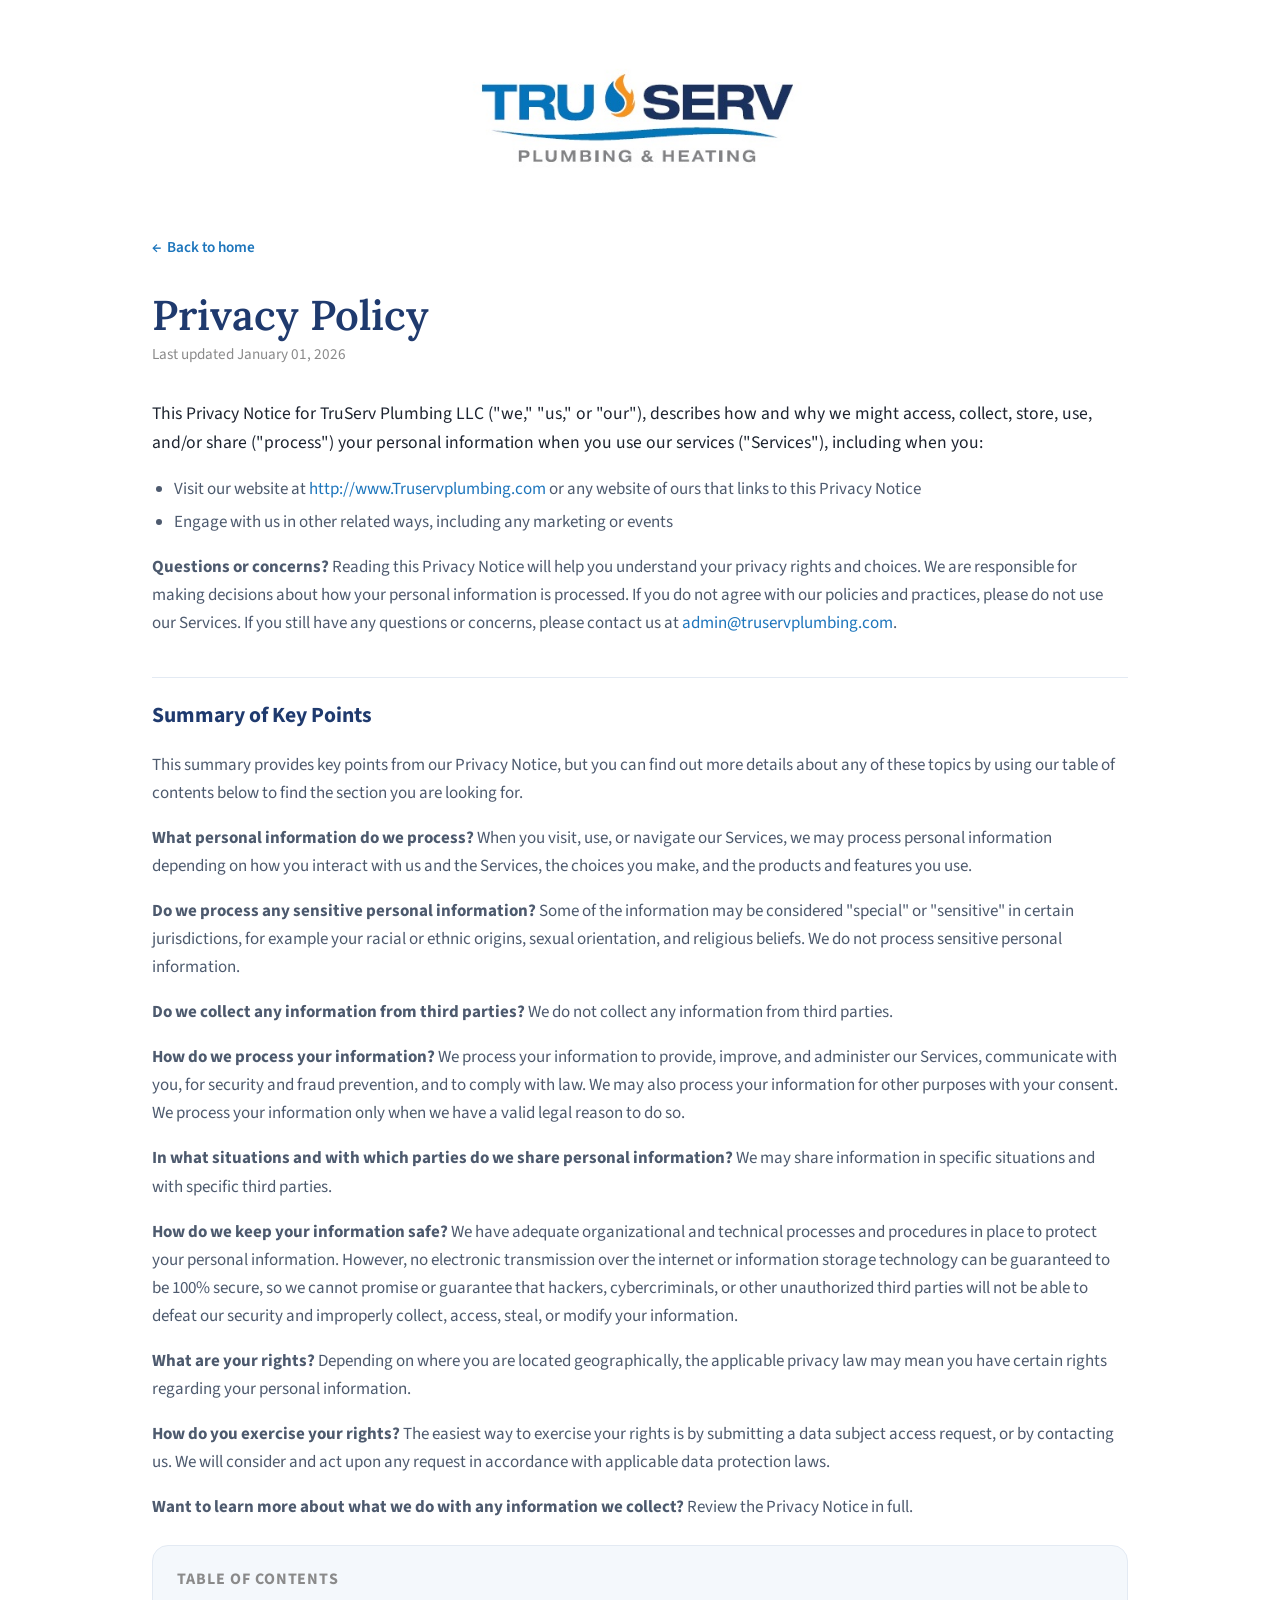
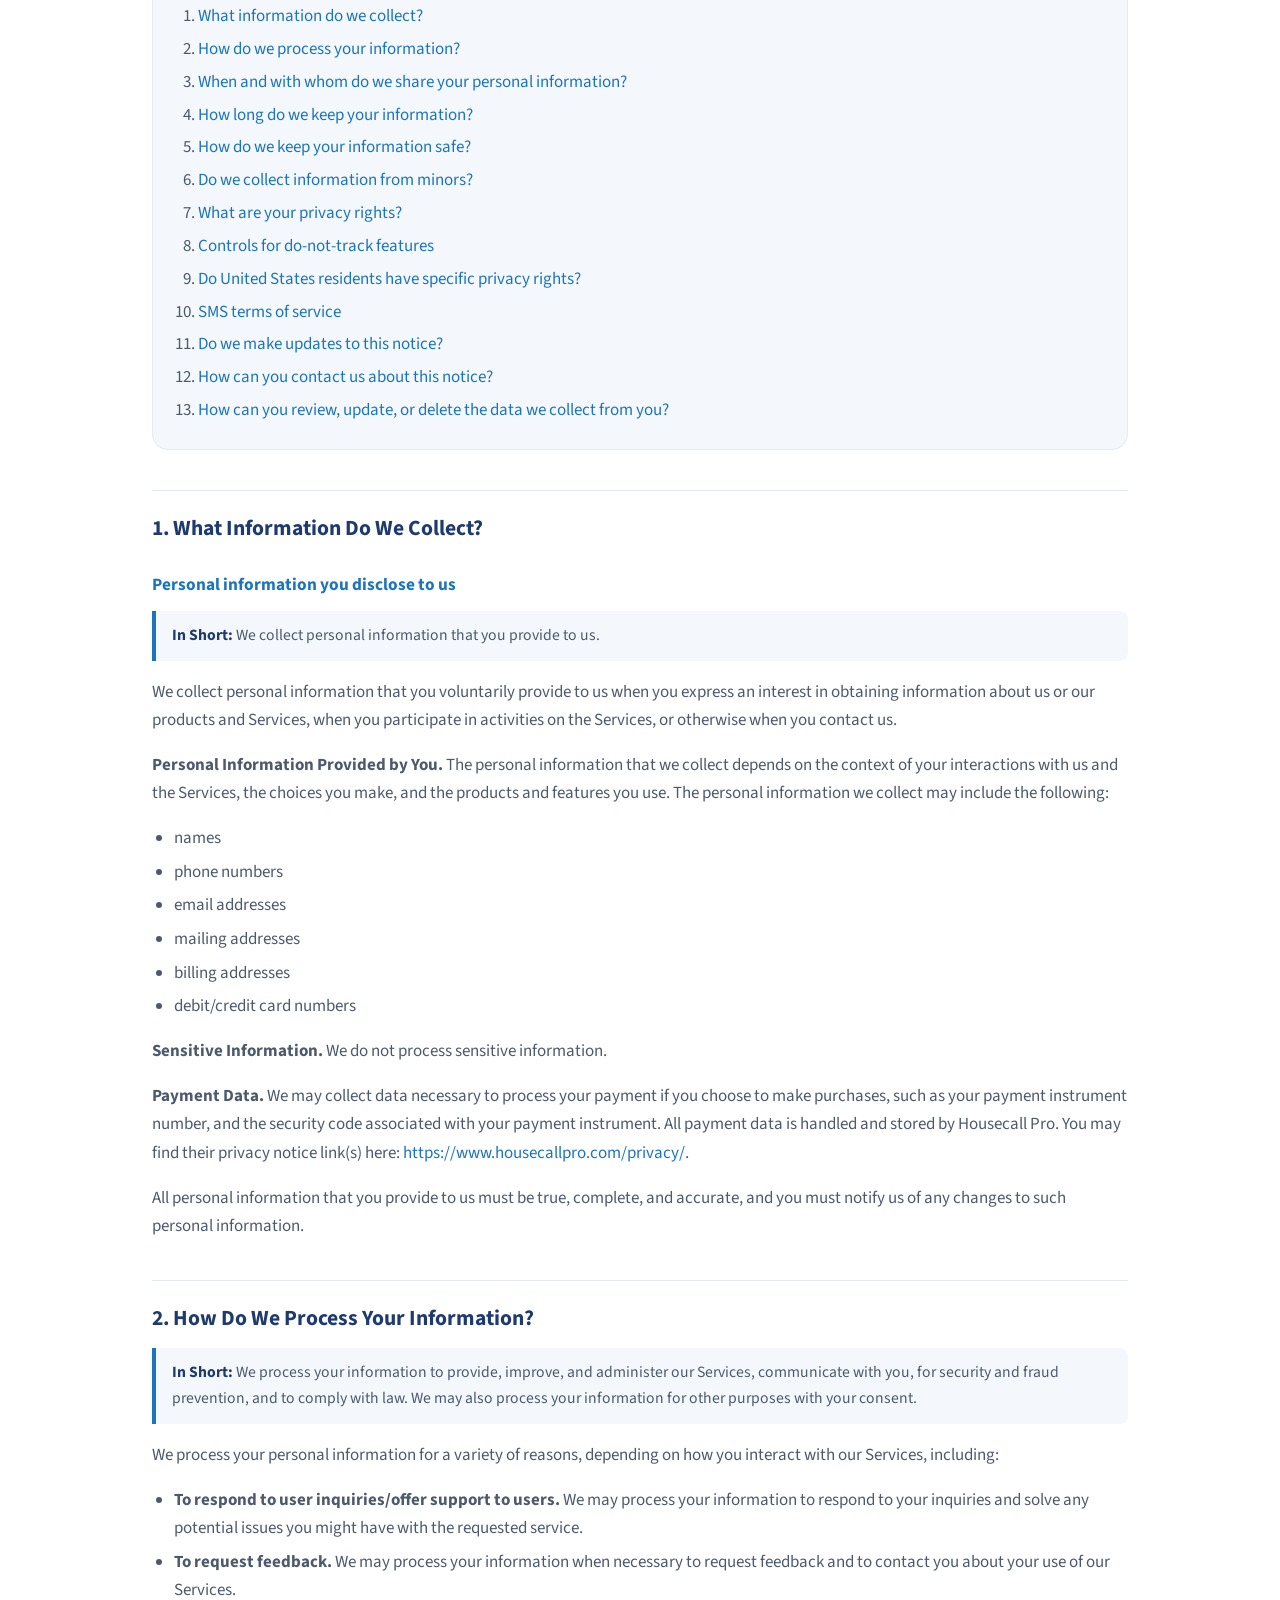
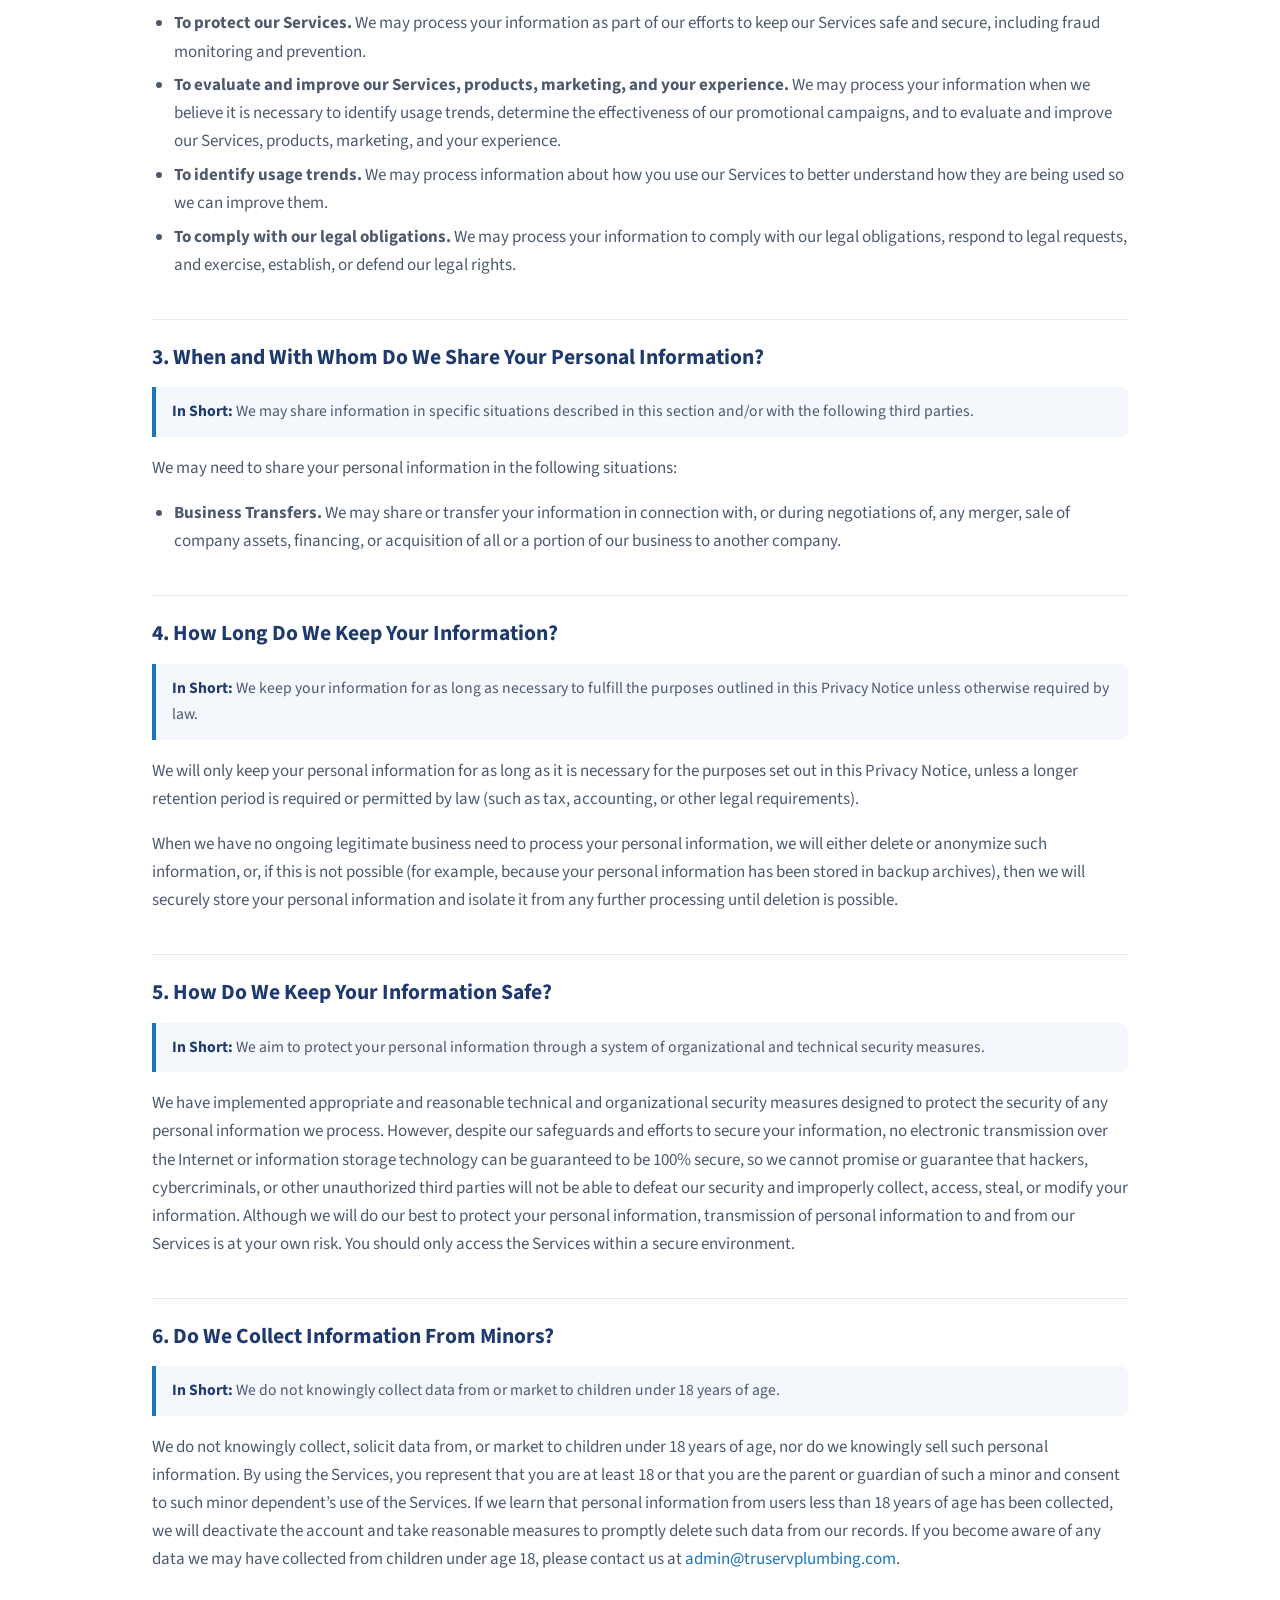
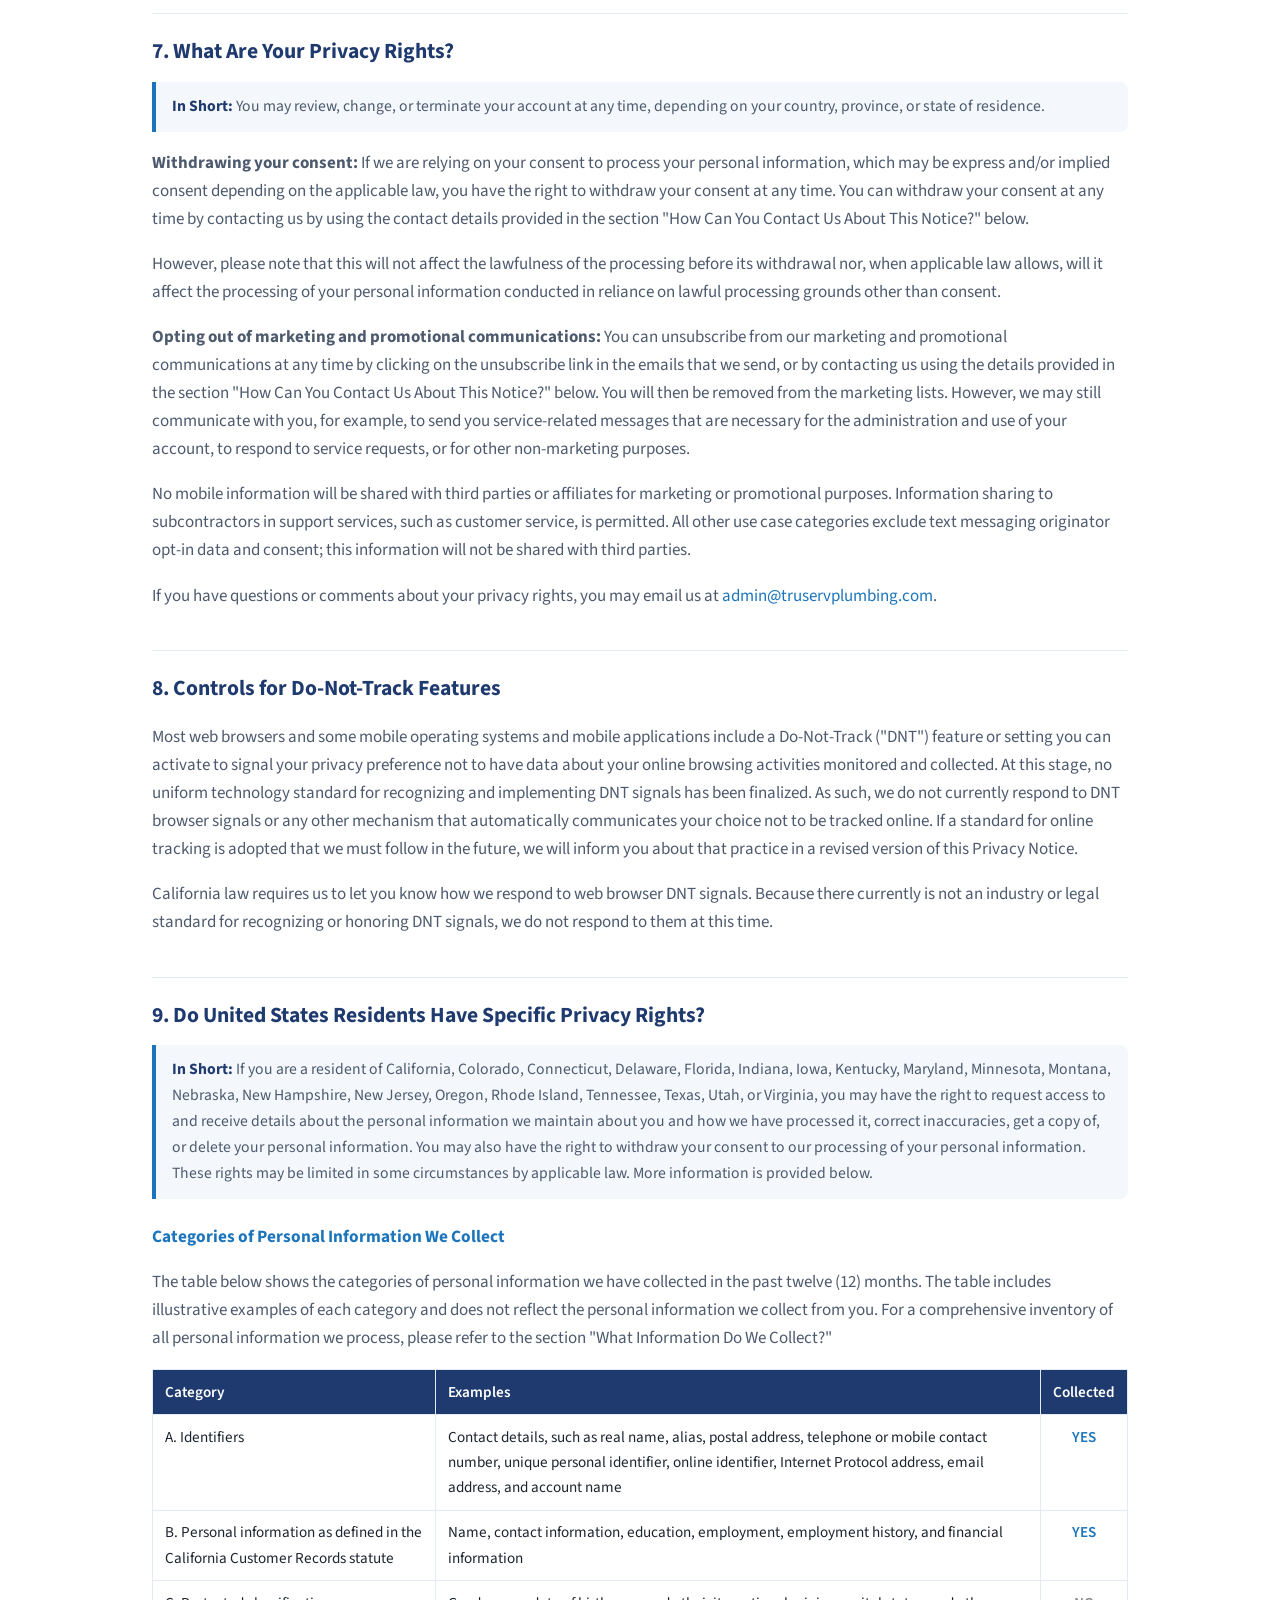
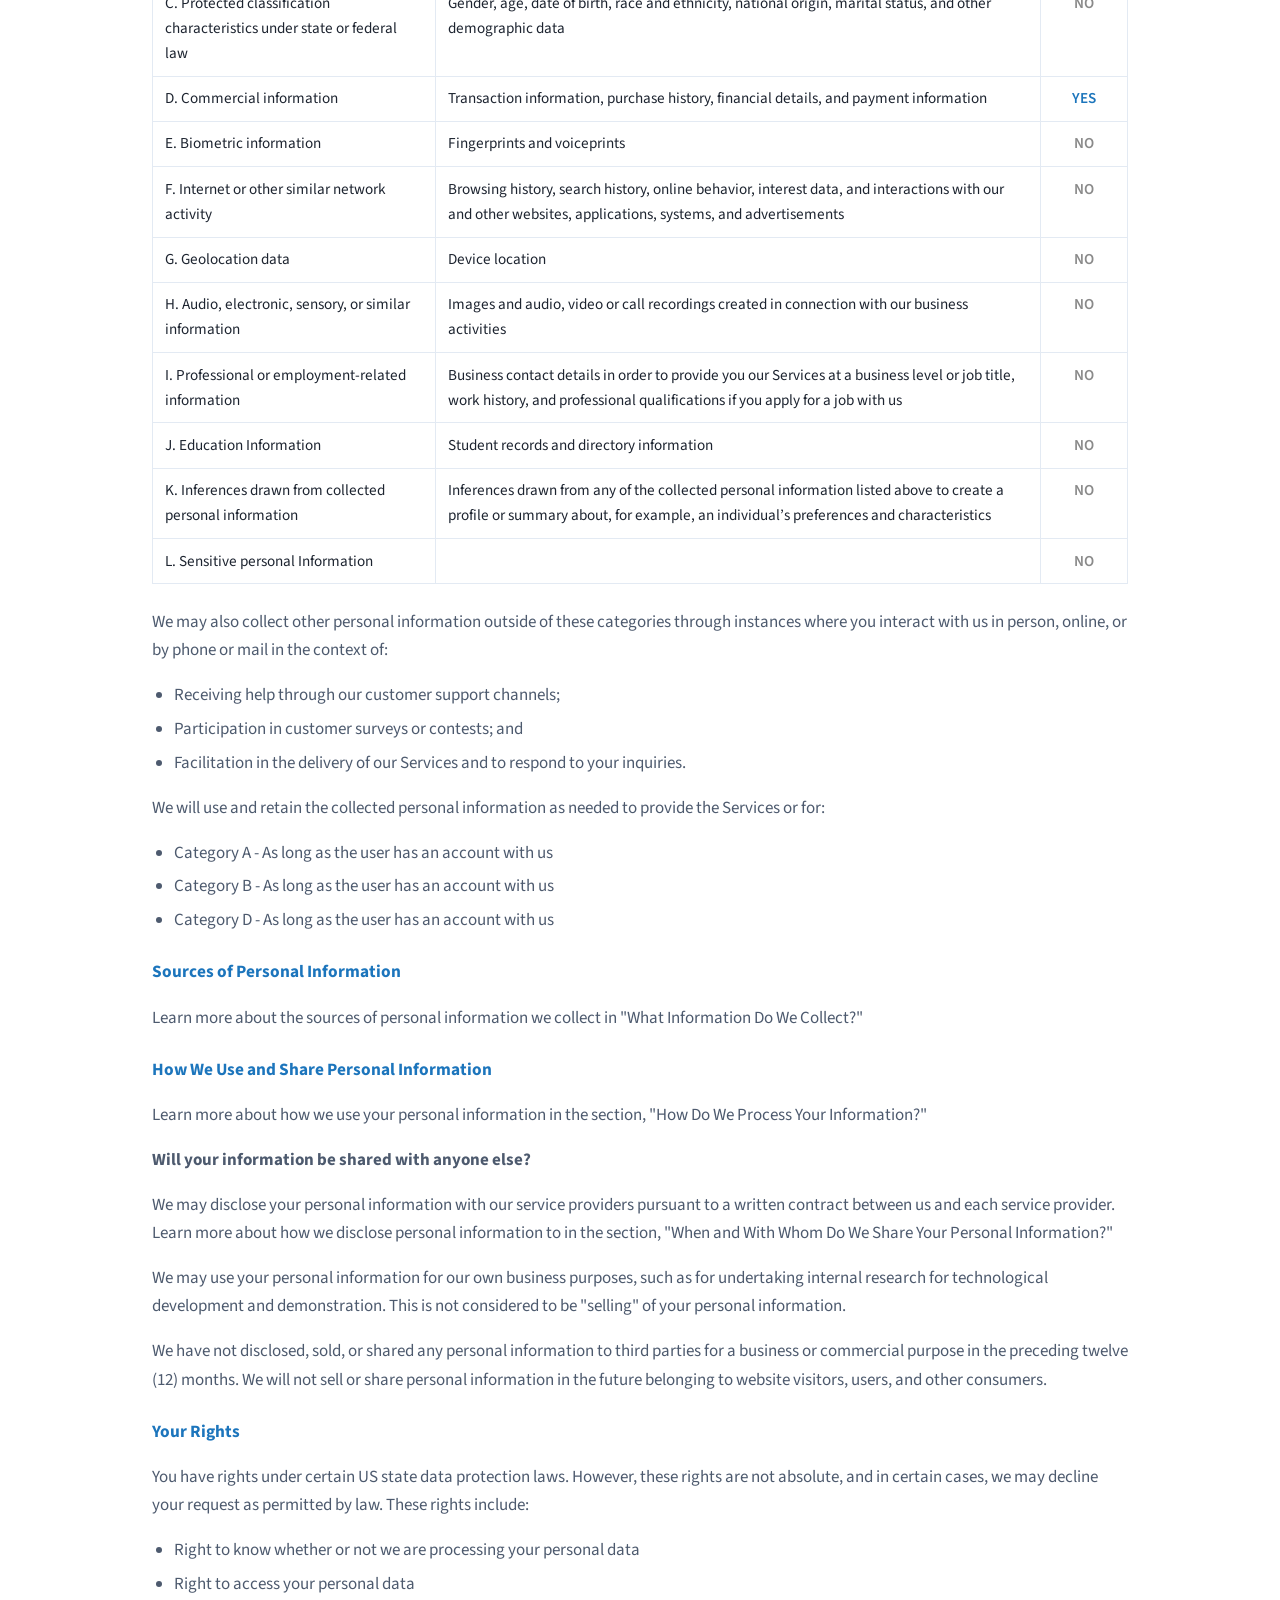
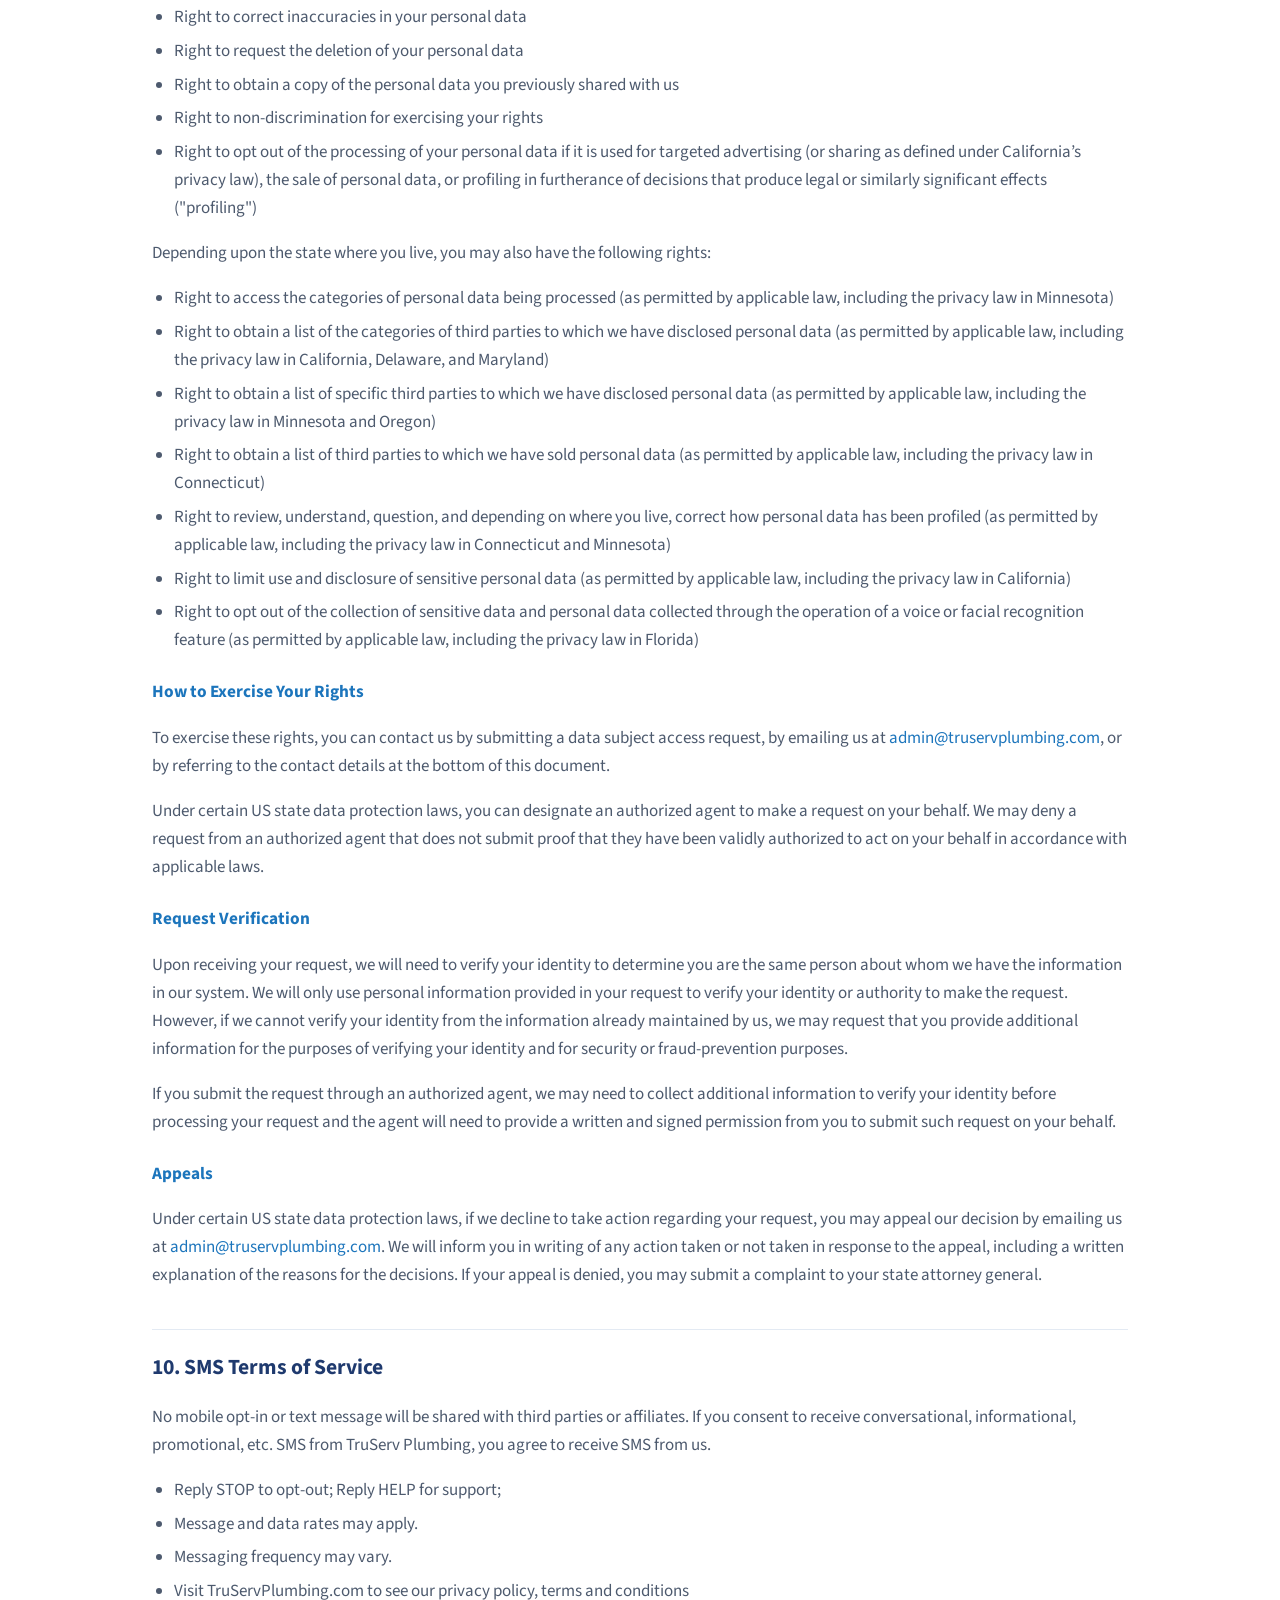
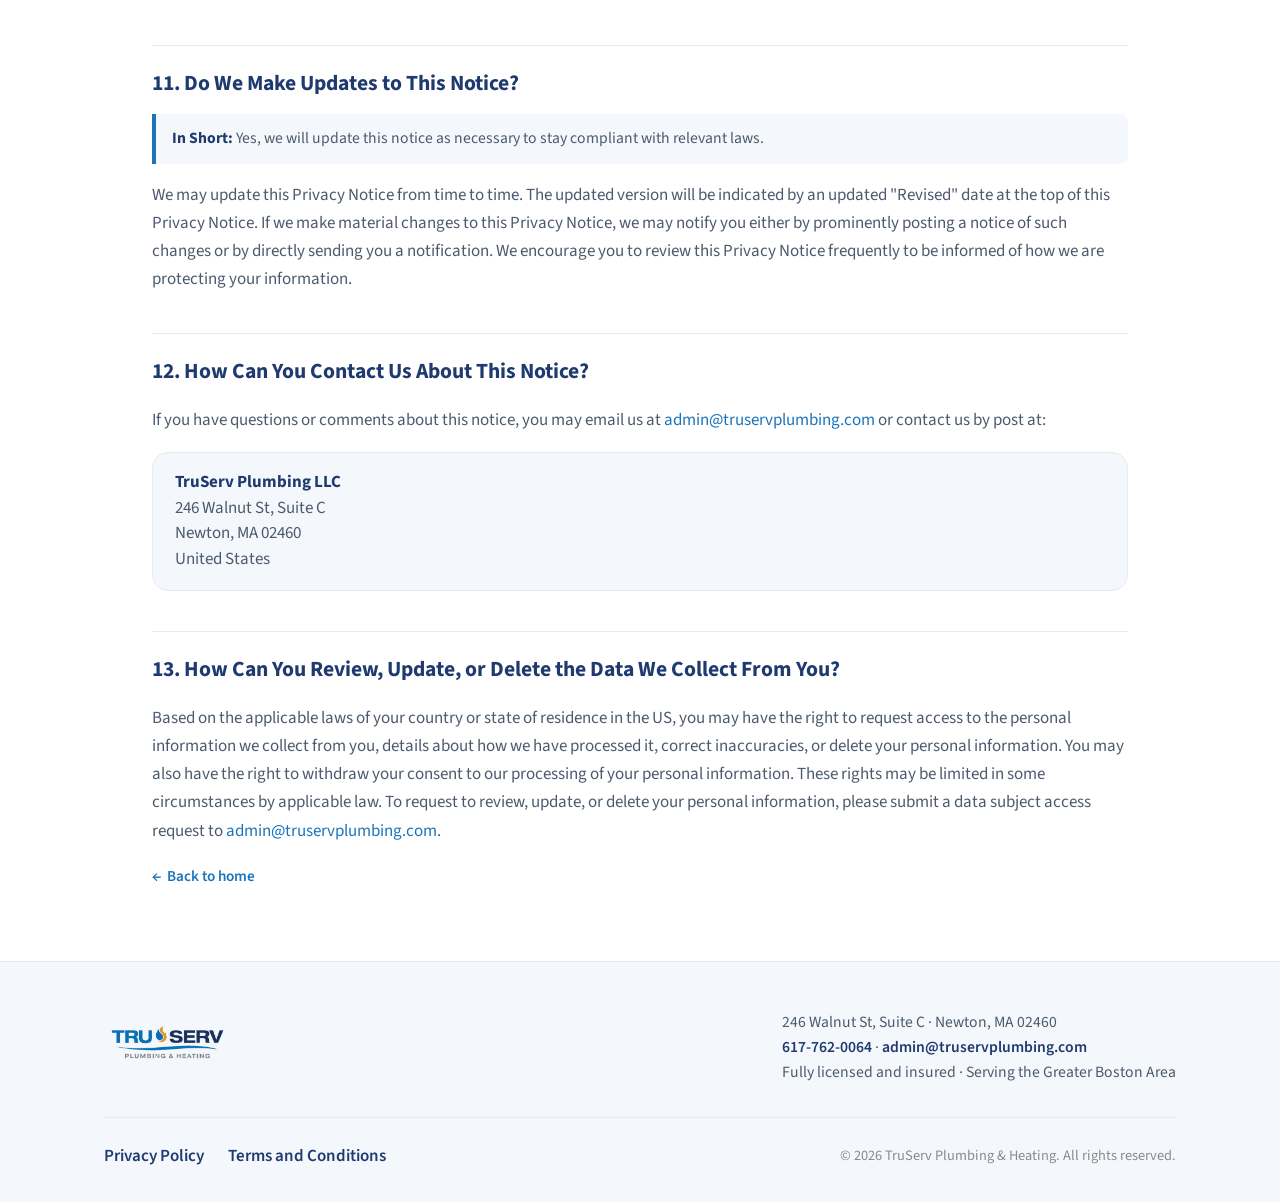
==== commit b35ec8a0: "Use wider hero photo; switch heading font to Lora; center hero content on mobile Co-Authored-By: Cla" ====
--- a/privacy.html
+++ b/privacy.html
@@ -11,7 +11,7 @@
   <link rel="preconnect" href="https://fonts.googleapis.com">
   <link rel="preconnect" href="https://fonts.gstatic.com" crossorigin>
   <link rel="stylesheet"
-        href="https://fonts.googleapis.com/css2?family=Fraunces:opsz,wght@9..144,500;9..144,600&family=Source+Sans+3:wght@400;600;700&display=swap">
+        href="https://fonts.googleapis.com/css2?family=Lora:wght@500;600;700&family=Source+Sans+3:wght@400;600;700&display=swap">
   <link rel="stylesheet" href="styles.css">
 </head>
 <body>
--- a/styles.css
+++ b/styles.css
@@ -28,7 +28,7 @@
 
   --font-body: "Source Sans 3", -apple-system, BlinkMacSystemFont,
                "Segoe UI", Roboto, Helvetica, Arial, sans-serif;
-  --font-display: "Fraunces", Georgia, "Times New Roman", serif;
+  --font-display: "Lora", Georgia, "Times New Roman", serif;
 
   --shadow-sm: 0 1px 2px rgba(31,58,110,.05), 0 4px 12px -6px rgba(31,58,110,.14);
   --shadow-md: 0 2px 4px rgba(31,58,110,.05), 0 18px 40px -18px rgba(31,58,110,.28);
@@ -66,12 +66,9 @@
 img { max-width: 100%; height: auto; }
 h1,h2,h3 { margin: 0; }
 
-/* Ampersand (used only in the brand name): a plain upright serif glyph,
-   kept understated so it sits quietly within the wordmark. */
+/* Ampersand matches the surrounding text exactly (same font, weight, size). */
 .amp {
-  font-family: Georgia, "Times New Roman", serif;
-  font-style: normal;
-  font-weight: 400;
+  font: inherit;
 }
 
 .container {
@@ -111,16 +108,14 @@
   z-index: 100;
   display: flex;
   align-items: center;
-  transition: background .35s ease, box-shadow .35s ease, border-color .35s ease;
-  background: transparent;
-  border-bottom: 1px solid transparent;
-}
-.site-nav.scrolled {
-  background: rgba(255,255,255,.88);
+  transition: box-shadow .35s ease;
+  background: rgba(255,255,255,.94);
   backdrop-filter: saturate(140%) blur(12px);
   -webkit-backdrop-filter: saturate(140%) blur(12px);
+  border-bottom: 1px solid var(--line);
+}
+.site-nav.scrolled {
   box-shadow: 0 6px 24px -16px rgba(31,58,110,.5);
-  border-bottom-color: var(--line);
 }
 .nav-inner {
   display: flex; align-items: center; gap: 1.5rem;
@@ -129,11 +124,7 @@
 }
 .nav-logo {
   height: 38px; width: auto; display: block;
-  opacity: 0; transform: translateY(-6px);
-  transition: opacity .35s ease, transform .35s ease;
-  pointer-events: none;
-}
-.site-nav.scrolled .nav-logo { opacity: 1; transform: none; pointer-events: auto; }
+}
 
 .nav-links {
   display: flex; gap: 1.75rem; margin-left: auto;
@@ -169,54 +160,47 @@
 /* =========================================================== */
 .hero {
   position: relative;
-  text-align: center;
-  padding: calc(var(--nav-h) + clamp(2rem,7vw,4.5rem)) 1.25rem clamp(1rem,4vw,2rem);
+  display: grid;
+  grid-template-columns: 1.02fr 1fr;
+  min-height: min(80vh, 700px);
   overflow: hidden;
-}
-/* soft layered background wash */
-.hero::before {
-  content: ""; position: absolute; inset: 0; z-index: -1;
+  padding-top: var(--nav-h);   /* clear the fixed nav */
+}
+
+.hero-media { position: relative; min-height: 260px; }
+.hero-media img {
+  width: 100%; height: 100%; object-fit: cover;
+  object-position: 28% 45%; display: block;
+}
+
+.hero-panel {
+  display: flex; align-items: center;
+  padding: clamp(2.5rem, 5vw, 4rem) clamp(1.5rem, 5vw, 4rem);
   background:
-    radial-gradient(60% 55% at 50% 0%, var(--bg-tint) 0%, rgba(238,244,251,0) 70%),
-    radial-gradient(40% 40% at 85% 20%, rgba(28,117,188,.06) 0%, rgba(28,117,188,0) 70%),
-    radial-gradient(35% 35% at 12% 30%, rgba(244,122,32,.05) 0%, rgba(244,122,32,0) 70%);
-}
-
-.hero-logo {
-  width: min(440px, 80vw);
-  height: auto; display: inline-block;
-}
+    radial-gradient(85% 120% at 100% 0%, rgba(28,117,188,.30) 0%, rgba(28,117,188,0) 55%),
+    linear-gradient(160deg, var(--navy) 0%, var(--navy-deep) 100%);
+  color: #fff;
+}
+.hero-content { width: 100%; max-width: 34rem; text-align: left; }
 
 .tagline {
   font-family: var(--font-display);
-  font-optical-sizing: auto;
-  font-weight: 500;
-  font-size: clamp(2rem, 6vw, 3.25rem);
+  font-weight: 600;
+  font-size: clamp(2.1rem, 4.2vw, 3.2rem);
   line-height: 1.1;
-  letter-spacing: -0.015em;
-  color: var(--navy);
-  margin-top: clamp(1.5rem, 4vw, 2.25rem);
-}
-/* animated wave underline echoing the logo */
-.tagline-wave {
-  display: block; width: clamp(150px, 30vw, 230px);
-  height: 14px; margin: .85rem auto 0; color: var(--blue);
-}
-.tagline-wave path {
-  stroke-dasharray: 300; stroke-dashoffset: 300;
-  animation: draw 1.4s var(--ease) .5s forwards;
-}
-@keyframes draw { to { stroke-dashoffset: 0; } }
+  letter-spacing: -0.01em;
+  color: #fff;
+}
 
 .subline {
-  font-size: clamp(1rem, 2.4vw, 1.2rem);
+  font-size: clamp(.95rem, 1.5vw, 1.1rem);
   font-weight: 600; letter-spacing: .05em; text-transform: uppercase;
-  color: var(--blue); margin-top: 1.1rem;
+  color: #9ec6ec; margin-top: 1.1rem;
 }
 
 .hero-actions {
   display: flex; flex-wrap: wrap; gap: .9rem;
-  justify-content: center; margin-top: 2rem;
+  justify-content: flex-start; margin-top: 2rem;
 }
 .btn {
   display: inline-flex; align-items: center; gap: .6rem;
@@ -226,32 +210,44 @@
 }
 .btn-primary {
   background: var(--blue); color: #fff;
-  box-shadow: 0 14px 30px -12px rgba(28,117,188,.85);
+  box-shadow: 0 14px 30px -12px rgba(0,0,0,.5);
 }
 .btn-primary:hover { background: var(--blue-dark); color: #fff; transform: translateY(-2px); }
 .btn-ghost {
-  background: #fff; color: var(--navy);
-  border: 1.5px solid var(--line); box-shadow: var(--shadow-sm);
-}
-.btn-ghost:hover { color: var(--blue); border-color: var(--blue); transform: translateY(-2px); }
+  background: rgba(255,255,255,.12); color: #fff;
+  border: 1.5px solid rgba(255,255,255,.5); box-shadow: none;
+  -webkit-backdrop-filter: blur(2px); backdrop-filter: blur(2px);
+}
+.btn-ghost:hover { background: rgba(255,255,255,.22); color: #fff; border-color: #fff; transform: translateY(-2px); }
 
 .hero-address {
-  font-style: normal; color: var(--ink-soft);
+  font-style: normal; color: #cfe0f3;
   margin-top: 1.6rem; line-height: 1.5; font-size: 1rem;
 }
-.hero-address strong { color: var(--navy); }
+.hero-address strong { color: #fff; }
+
+/* Stack the hero (photo on top, panel below) on smaller screens. */
+@media (max-width: 880px) {
+  .hero { grid-template-columns: 1fr; min-height: 0; }
+  .hero-media { height: clamp(210px, 38vh, 330px); min-height: 0; }
+  .hero-content { max-width: none; text-align: center; }
+  .hero-actions { justify-content: center; }
+}
 
 /* =========================================================== */
 /* WAVE DIVIDERS                                               */
 /* =========================================================== */
 .wave-divider { display: block; width: 100%; line-height: 0; }
-.wave-divider svg { display: block; width: 100%; height: clamp(48px, 7vw, 90px); }
+.wave-divider svg { display: block; width: 100%; height: clamp(40px, 5vw, 60px); }
 
 /* =========================================================== */
 /* SECTIONS (generic)                                          */
 /* =========================================================== */
-.section { padding: clamp(3.5rem, 8vw, 6rem) 0; position: relative; }
+.section { padding: clamp(2.75rem, 5vw, 4.25rem) 0; position: relative; }
 .section[id] { scroll-margin-top: var(--nav-h); }
+/* A wave divider already separates these sections, so pull the content
+   up close to it instead of stacking full padding on top. */
+.wave-divider + .section { padding-top: clamp(1.25rem, 2.5vw, 1.75rem); }
 
 /* Logo is a JPG on white — multiply blends the white into light
    backgrounds so it never shows a hard rectangle. */
@@ -267,9 +263,9 @@
 .section-head { text-align: center; max-width: 42rem; margin: 0 auto clamp(2rem,5vw,3rem); }
 .eyebrow {
   display: inline-block;
-  font-size: .8rem; font-weight: 700; letter-spacing: .16em;
+  font-size: 1.05rem; font-weight: 700; letter-spacing: .14em;
   text-transform: uppercase; color: var(--blue);
-  margin-bottom: .75rem;
+  margin-bottom: .85rem;
 }
 .navy .eyebrow { color: #7fb6e6; }
 .section-title {
@@ -290,18 +286,21 @@
   gap: 1.25rem;
 }
 .card {
-  background: #fff; border: 1px solid var(--line);
+  background: #fff;
   border-radius: var(--radius); padding: 1.75rem;
-  box-shadow: var(--shadow-sm);
-  transition: transform .3s var(--ease), box-shadow .3s var(--ease), border-color .3s ease;
+  box-shadow: 0 1px 2px rgba(31,58,110,.05), 0 10px 28px -14px rgba(31,58,110,.22);
+  transition: transform .3s var(--ease), box-shadow .3s var(--ease);
   position: relative; overflow: hidden;
 }
+/* Accent cap fills the full top edge cleanly; its corners match the card's
+   radius and it reaches flush to the edge (no border hairline above it). */
 .card::before {
-  content: ""; position: absolute; inset: 0 0 auto 0; height: 4px;
+  content: ""; position: absolute; top: 0; left: 0; right: 0; height: 6px;
   background: linear-gradient(90deg, var(--blue), var(--orange));
+  border-radius: var(--radius) var(--radius) 0 0;
   transform: scaleX(0); transform-origin: left; transition: transform .35s var(--ease);
 }
-.card:hover { transform: translateY(-6px); box-shadow: var(--shadow-md); border-color: transparent; }
+.card:hover { transform: translateY(-6px); box-shadow: var(--shadow-md); }
 .card:hover::before { transform: scaleX(1); }
 
 .card-icon {
@@ -465,7 +464,14 @@
 /* =========================================================== */
 @media (max-width: 720px) {
   .nav-links { display: none; }
-  .nav-cta { margin-left: auto; }
+  /* Stack the email and address on separate lines (drop the bullet). */
+  .cta-meta .cta-divider { display: none; }
+  .cta-email, .cta-address { display: block; }
+  .cta-address { margin-top: .35rem; }
+  /* Break the hero subline into two whole phrases instead of wrapping mid-phrase. */
+  .subline .subline-dot { display: none; }
+  .subline .subline-seg { display: block; }
+  .nav-inner .nav-cta { margin-left: auto; }
 }
 
 /* =========================================================== */
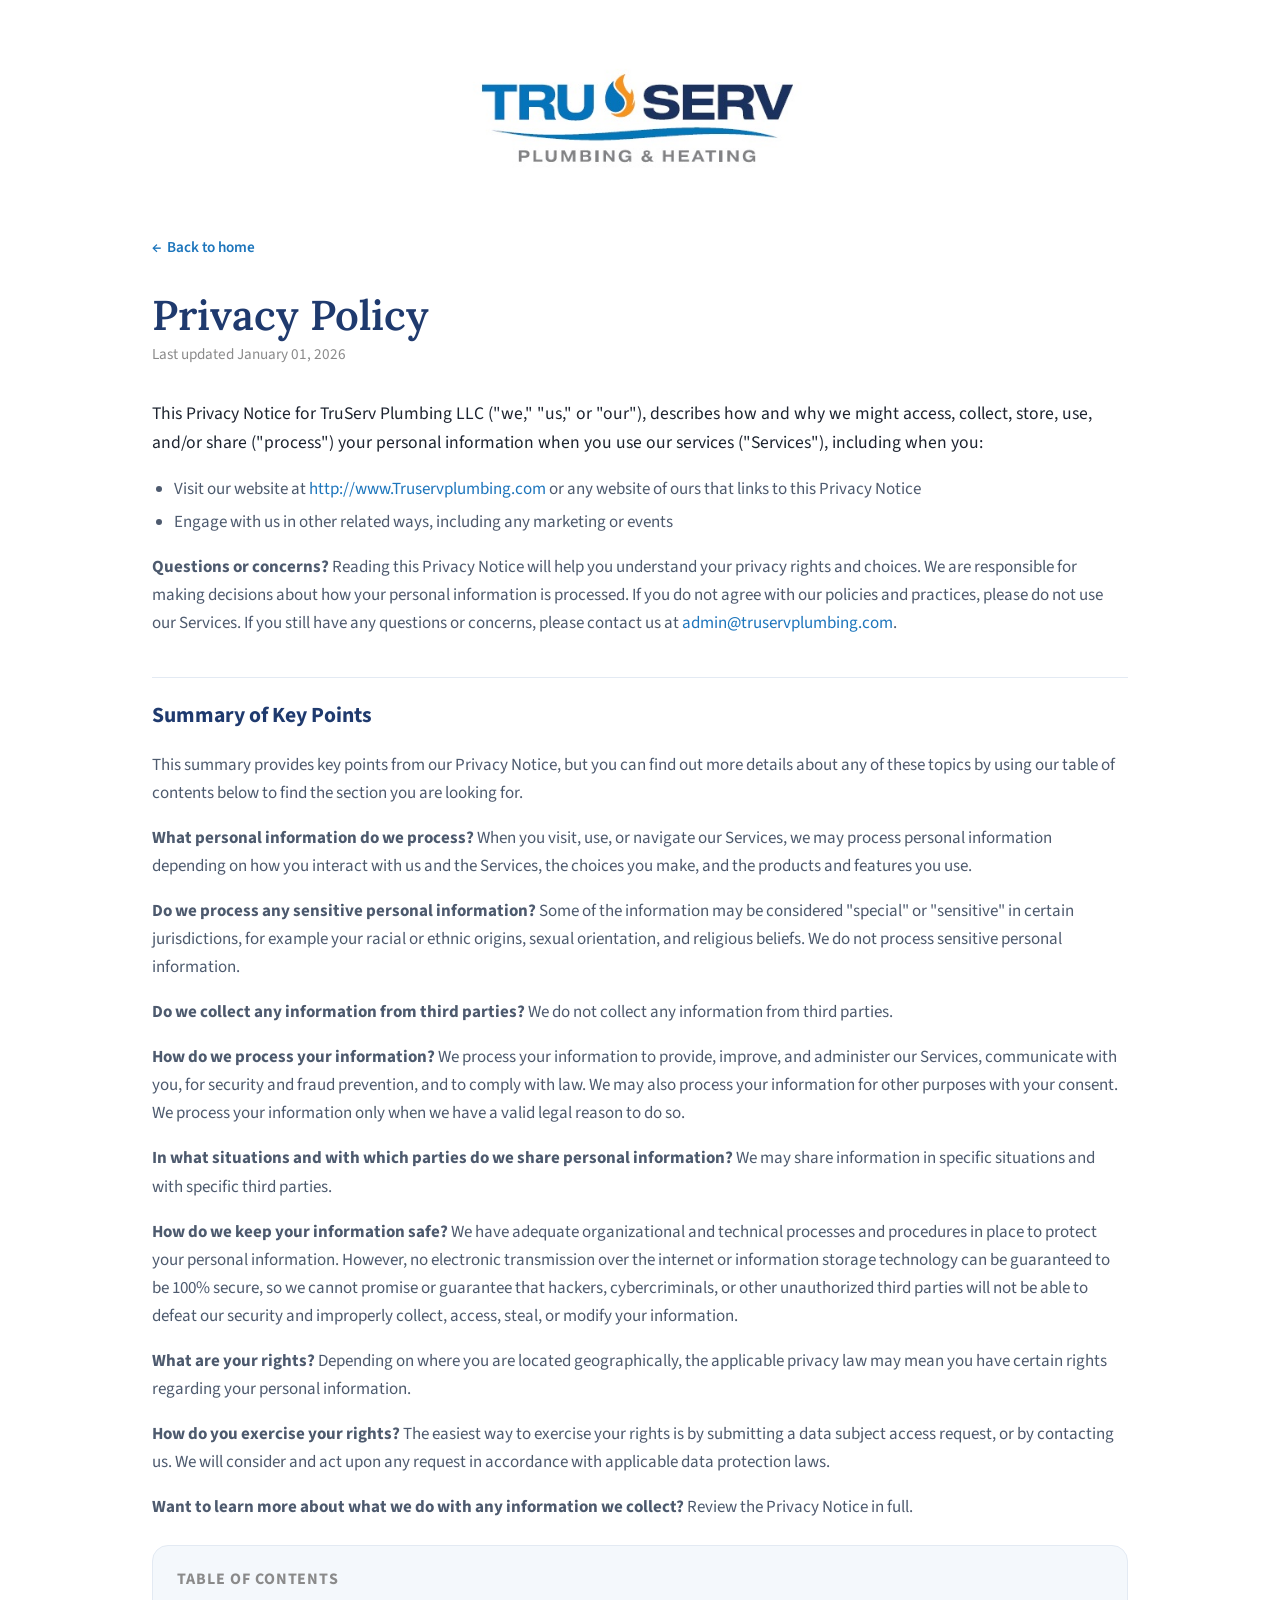
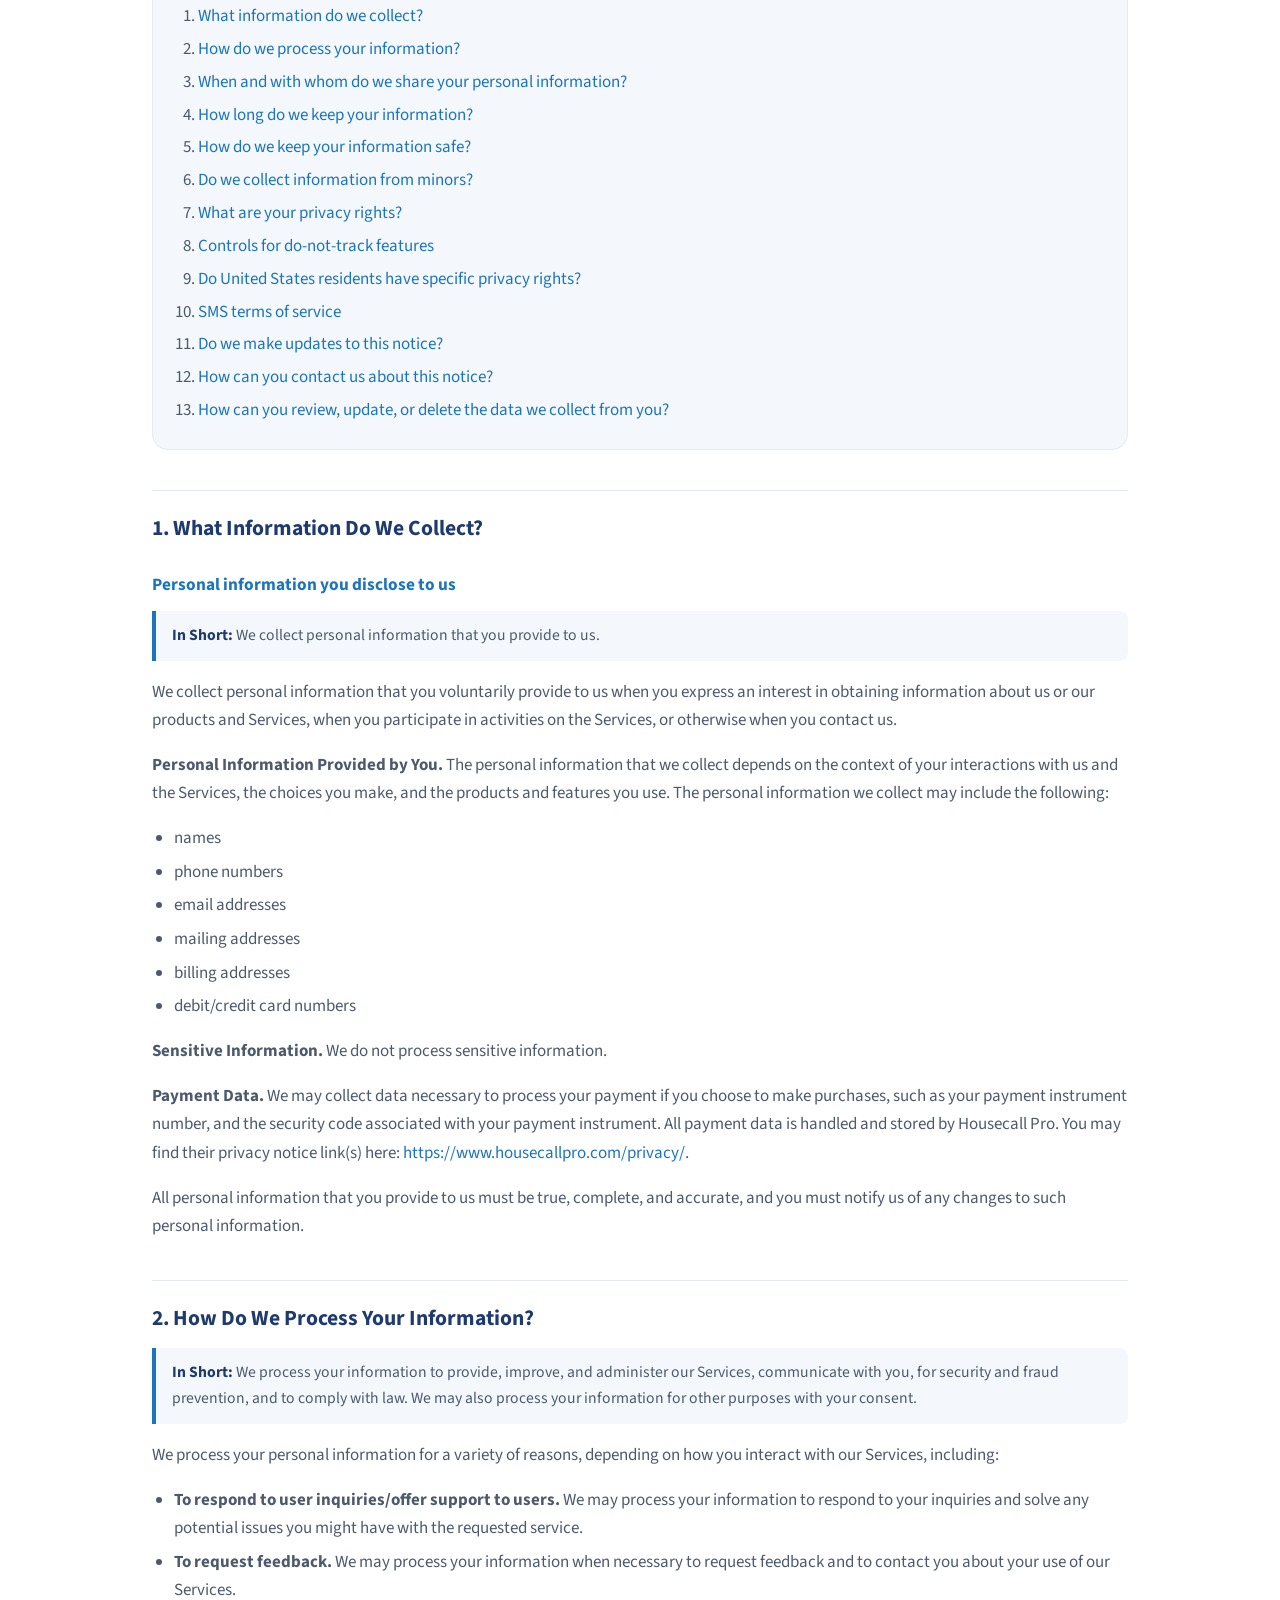
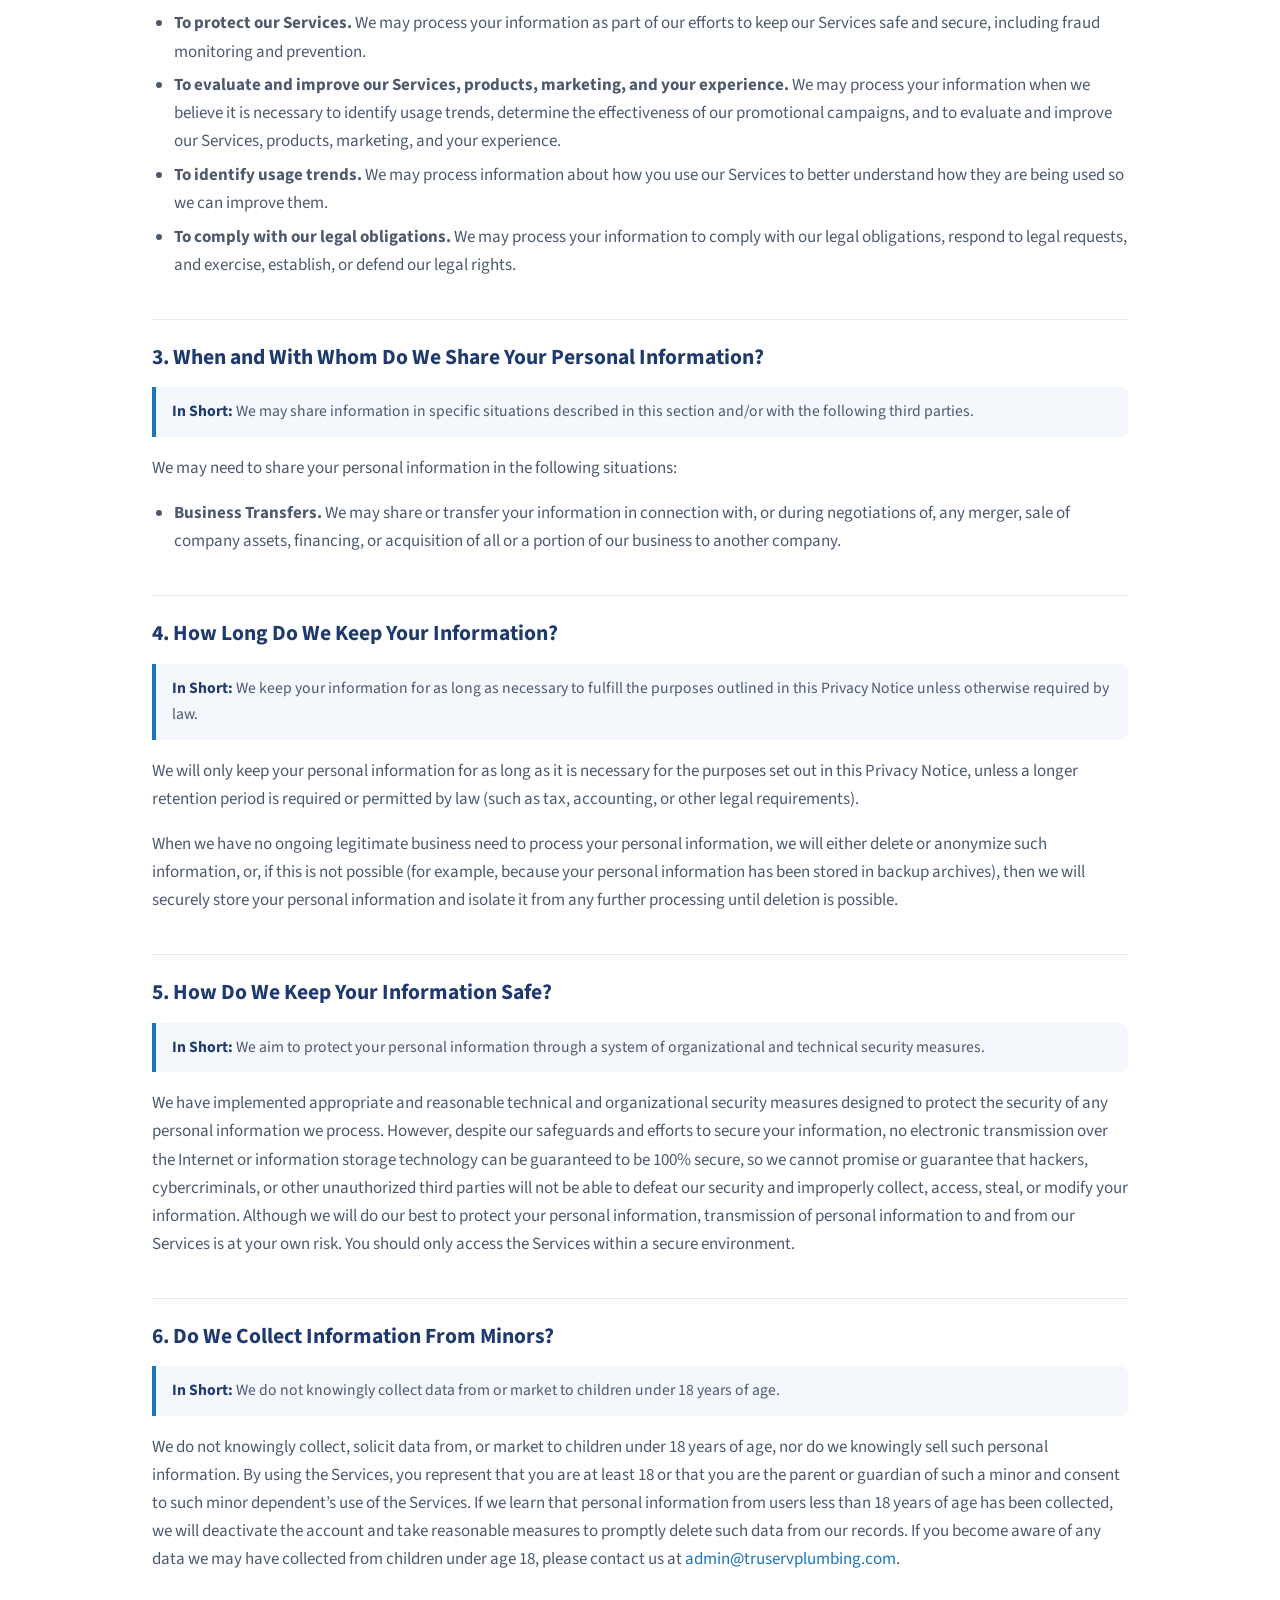
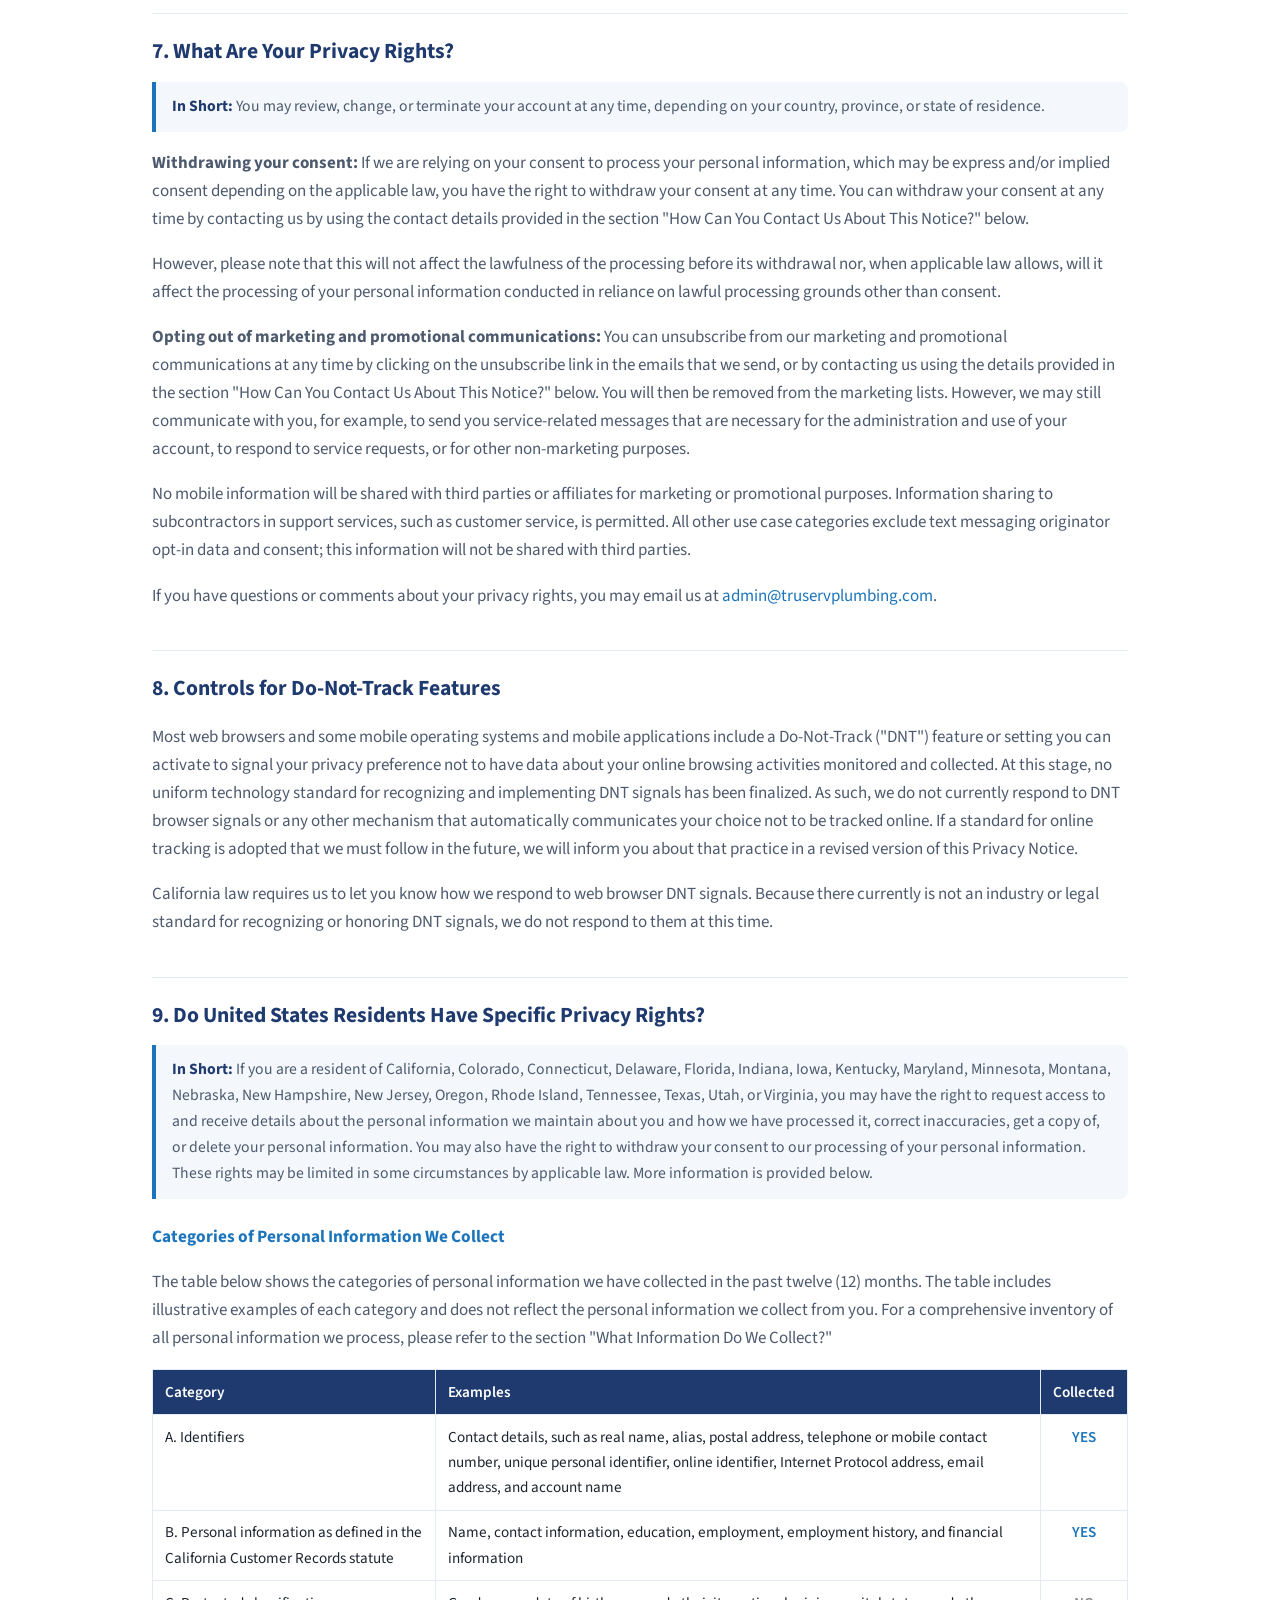
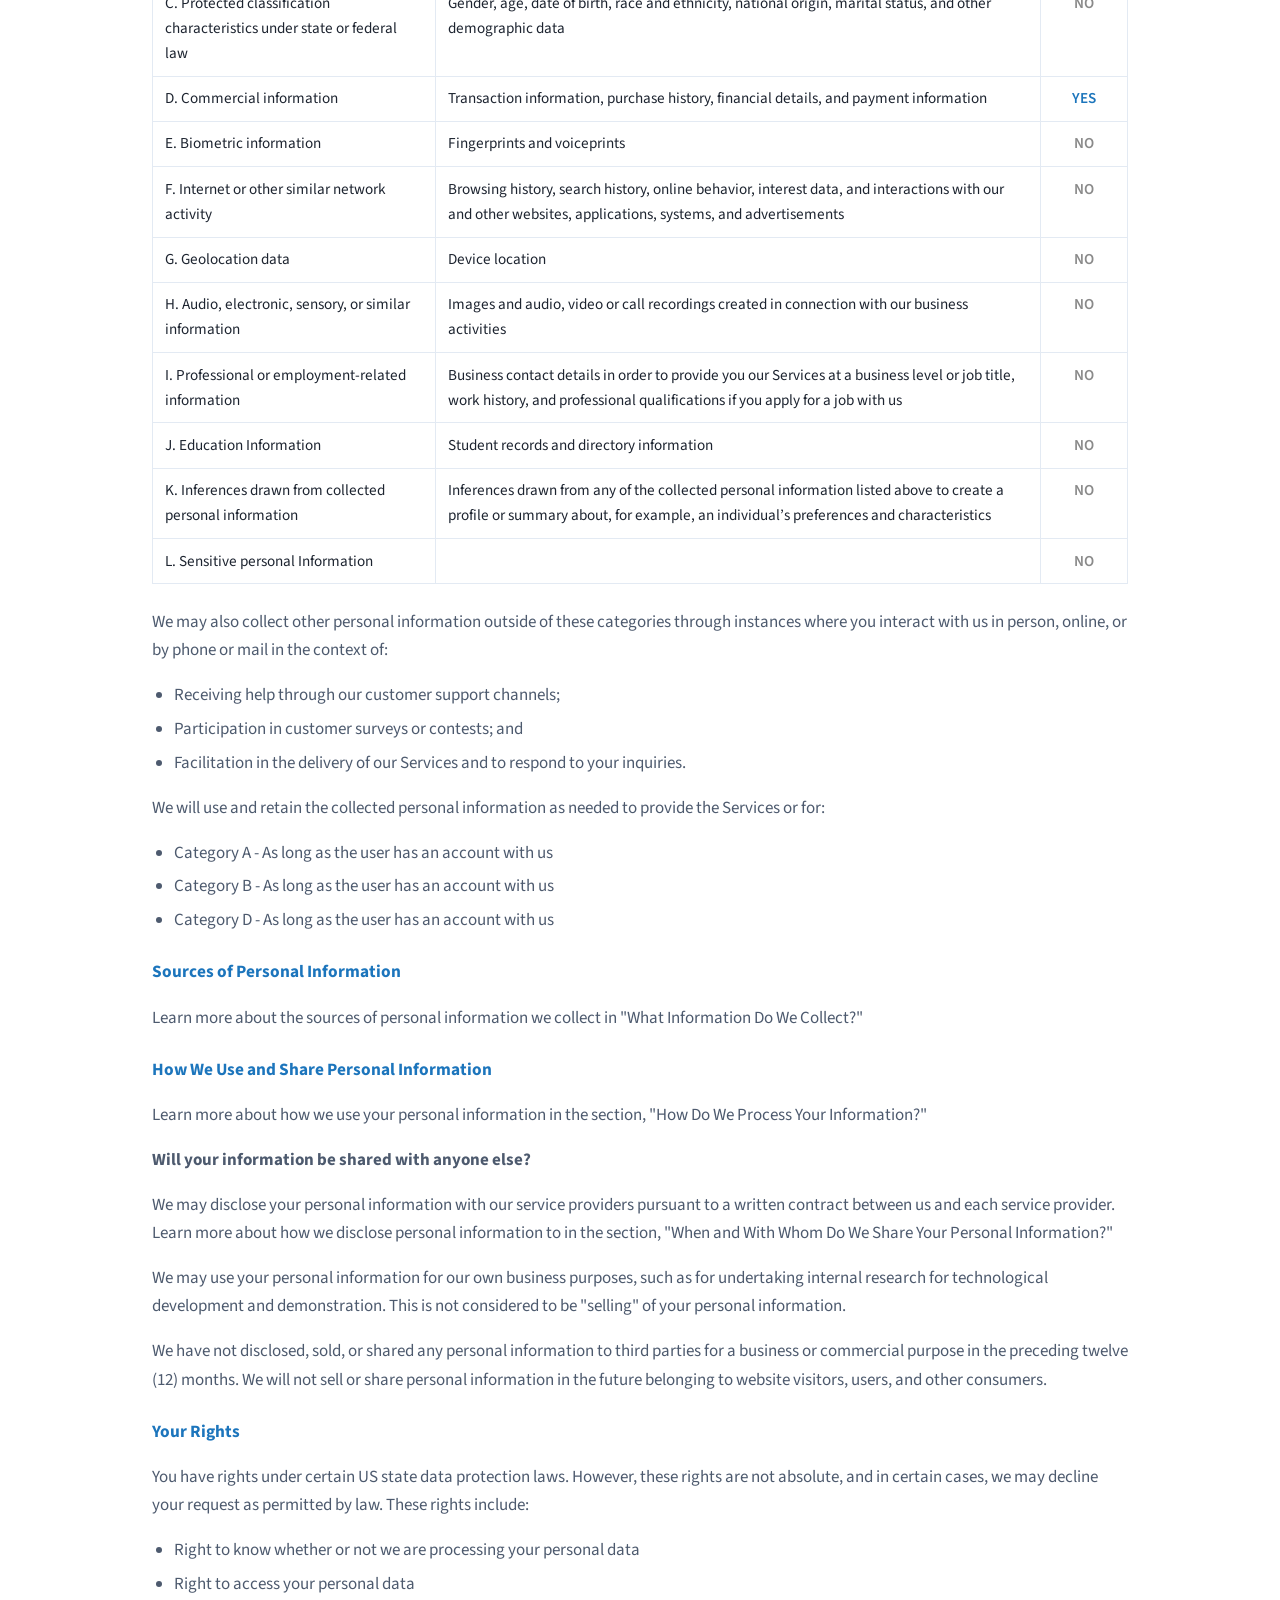
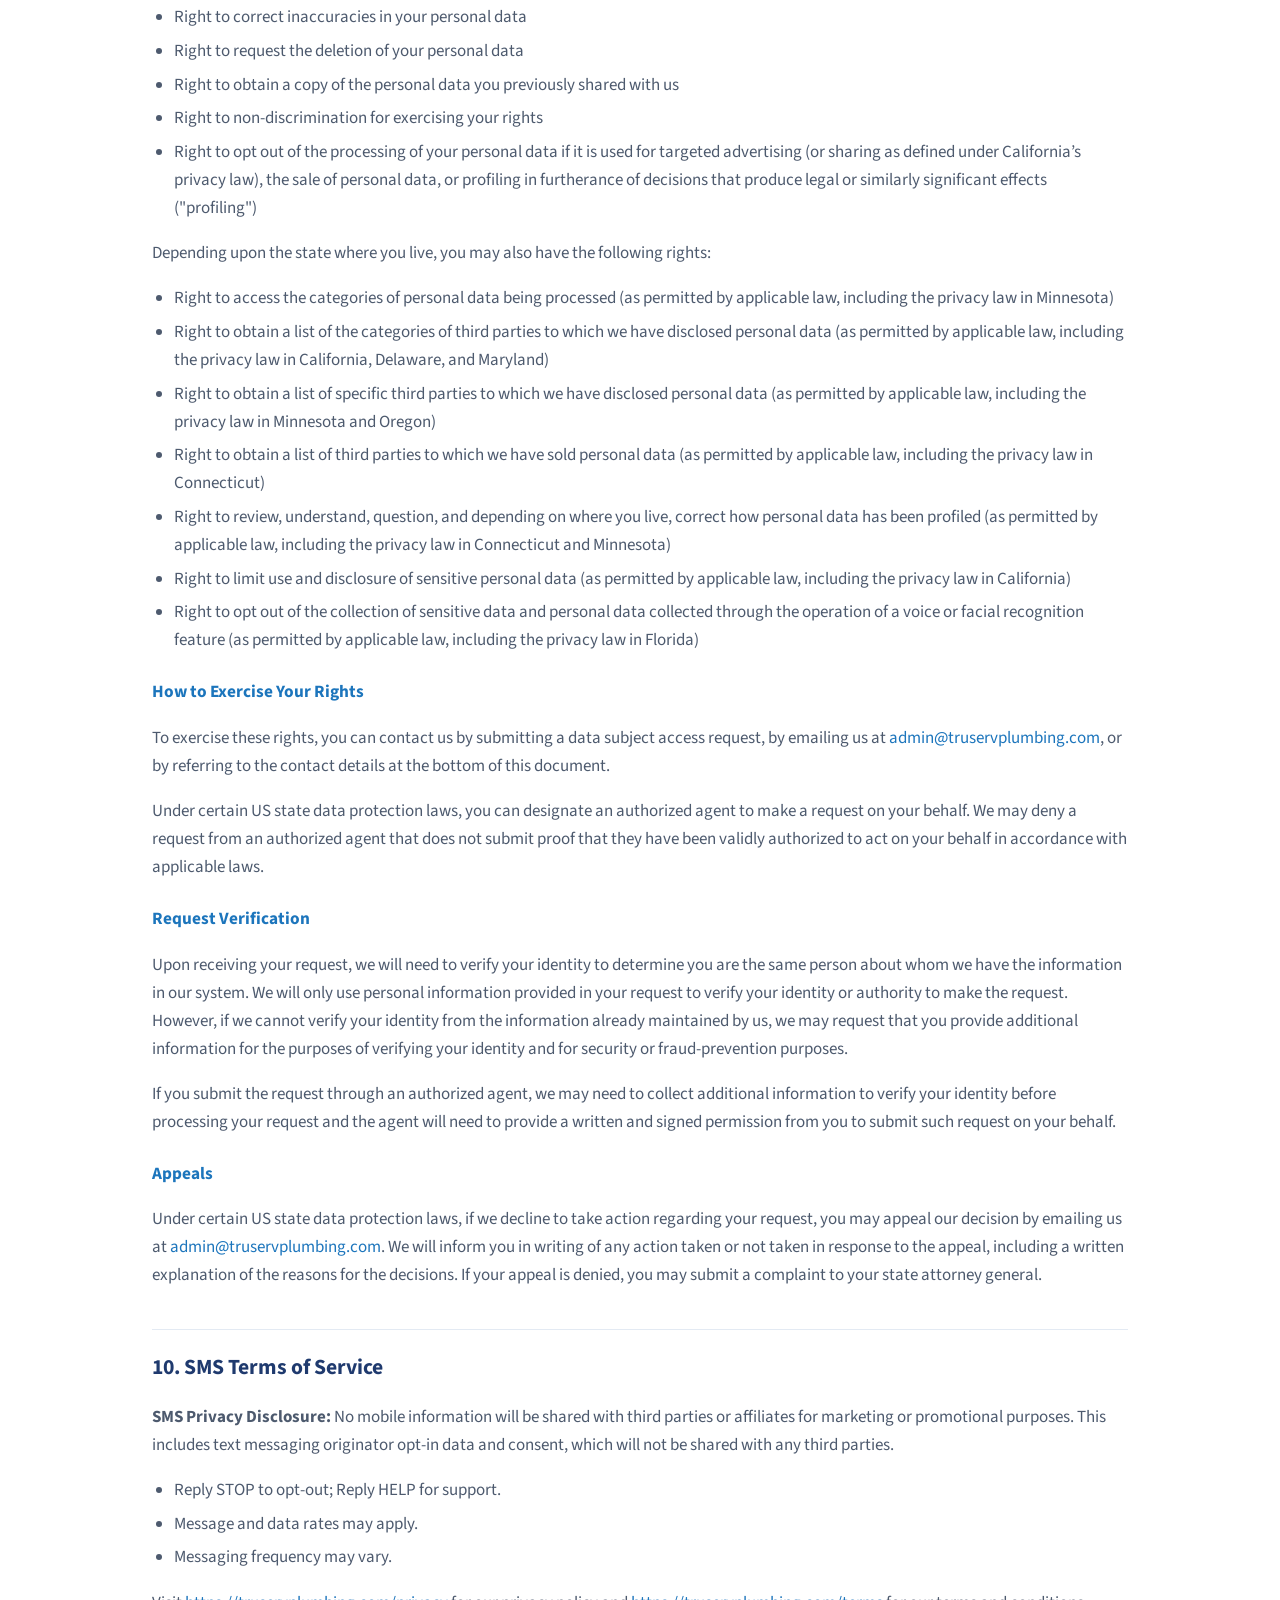
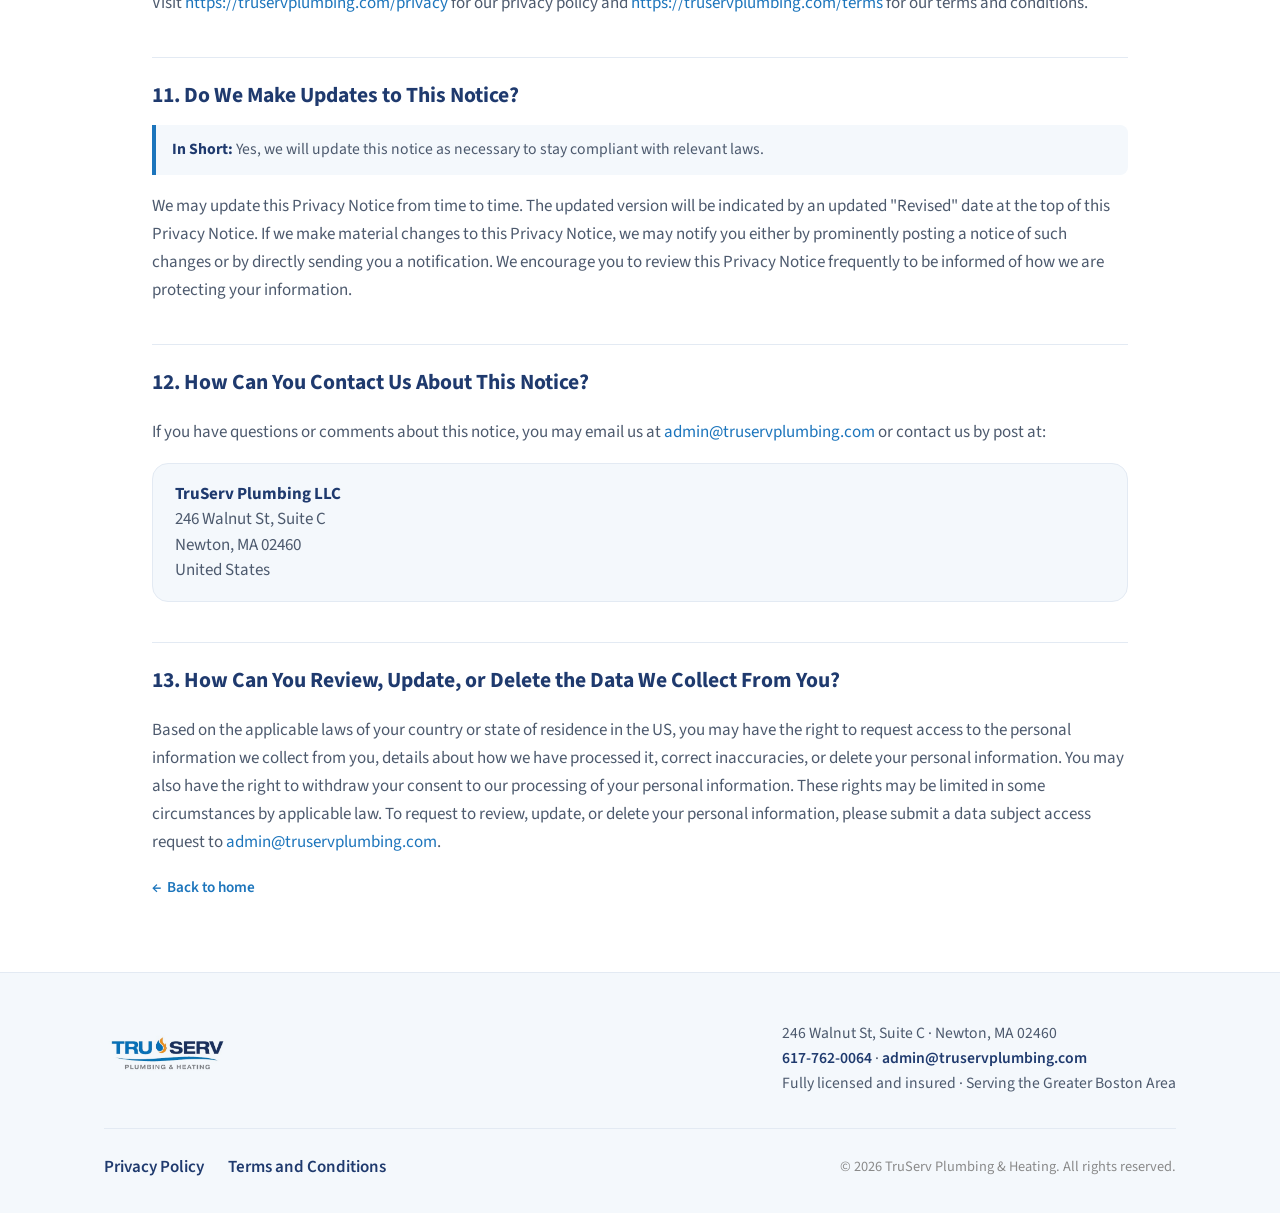
==== commit c2f9a5c6: "SMS compliance updates: opt-in methods (inbound text/email) and SMS privacy disclosure per carrier r" ====
--- a/privacy.html
+++ b/privacy.html
@@ -211,13 +211,13 @@
     <p>Under certain US state data protection laws, if we decline to take action regarding your request, you may appeal our decision by emailing us at <a href="mailto:admin@truservplumbing.com">admin@truservplumbing.com</a>. We will inform you in writing of any action taken or not taken in response to the appeal, including a written explanation of the reasons for the decisions. If your appeal is denied, you may submit a complaint to your state attorney general.</p>
 
     <h2 id="s10">10. SMS Terms of Service</h2>
-    <p>No mobile opt-in or text message will be shared with third parties or affiliates. If you consent to receive conversational, informational, promotional, etc. SMS from TruServ Plumbing, you agree to receive SMS from us.</p>
-    <ul>
-      <li>Reply STOP to opt-out; Reply HELP for support;</li>
+    <p><strong>SMS Privacy Disclosure:</strong> No mobile information will be shared with third parties or affiliates for marketing or promotional purposes. This includes text messaging originator opt-in data and consent, which will not be shared with any third parties.</p>
+    <ul>
+      <li>Reply STOP to opt-out; Reply HELP for support.</li>
       <li>Message and data rates may apply.</li>
       <li>Messaging frequency may vary.</li>
-      <li>Visit TruServPlumbing.com to see our privacy policy, terms and conditions</li>
-    </ul>
+    </ul>
+    <p>Visit <a href="privacy.html">https://truservplumbing.com/privacy</a> for our privacy policy and <a href="terms.html">https://truservplumbing.com/terms</a> for our terms and conditions.</p>
 
     <h2 id="s11">11. Do We Make Updates to This Notice?</h2>
     <p class="in-short"><strong>In Short:</strong> Yes, we will update this notice as necessary to stay compliant with relevant laws.</p>
--- a/styles.css
+++ b/styles.css
@@ -161,24 +161,34 @@
 .hero {
   position: relative;
   display: grid;
-  grid-template-columns: 1.02fr 1fr;
+  grid-template-columns: 1fr 1fr;
   min-height: min(80vh, 700px);
   overflow: hidden;
   padding-top: var(--nav-h);   /* clear the fixed nav */
 }
 
-.hero-media { position: relative; min-height: 260px; }
+/* Full-bleed photo behind everything. */
+.hero-media { position: absolute; inset: 0; z-index: 0; }
 .hero-media img {
   width: 100%; height: 100%; object-fit: cover;
-  object-position: 28% 45%; display: block;
+  object-position: 50% 40%; display: block;
+}
+/* One continuous gradient across the whole hero: clear over the van, solid
+   navy at the far-right edge — no seam between photo and text. */
+.hero-media::after {
+  content: ""; position: absolute; inset: 0; pointer-events: none;
+  background: linear-gradient(90deg,
+    rgba(22,41,77,0) 38%,
+    rgba(22,41,77,.65) 50%,
+    rgba(22,41,77,.96) 64%,
+    var(--navy-deep) 78%);
 }
 
 .hero-panel {
+  position: relative; z-index: 1;
+  grid-column: 2;
   display: flex; align-items: center;
   padding: clamp(2.5rem, 5vw, 4rem) clamp(1.5rem, 5vw, 4rem);
-  background:
-    radial-gradient(85% 120% at 100% 0%, rgba(28,117,188,.30) 0%, rgba(28,117,188,0) 55%),
-    linear-gradient(160deg, var(--navy) 0%, var(--navy-deep) 100%);
   color: #fff;
 }
 .hero-content { width: 100%; max-width: 34rem; text-align: left; }
@@ -191,6 +201,13 @@
   letter-spacing: -0.01em;
   color: #fff;
 }
+/* Orange accent bar under the hero headline (echoes the logo flame). */
+.hero-content .tagline::after {
+  content: ""; display: block;
+  width: 64px; height: 4px; border-radius: 4px;
+  background: var(--orange);
+  margin: 1rem auto 0 0;
+}
 
 .subline {
   font-size: clamp(.95rem, 1.5vw, 1.1rem);
@@ -228,9 +245,19 @@
 
 /* Stack the hero (photo on top, panel below) on smaller screens. */
 @media (max-width: 880px) {
-  .hero { grid-template-columns: 1fr; min-height: 0; }
-  .hero-media { height: clamp(210px, 38vh, 330px); min-height: 0; }
+  .hero { display: block; min-height: 0; }
+  /* Taller, near-square banner so the wide photo crops to the centered
+     technicians + van instead of showing a lot of empty road. */
+  .hero-media { position: static; aspect-ratio: 4 / 3; max-height: 60vh; }
+  .hero-media img { object-position: 5% 45%; }
+  .hero-media::after { display: none; }
+  .hero-panel {
+    background: linear-gradient(160deg, var(--navy) 0%, var(--navy-deep) 100%);
+    text-align: center;
+    margin-top: -1px;   /* cover sub-pixel hairline between photo and panel */
+  }
   .hero-content { max-width: none; text-align: center; }
+  .hero-content .tagline::after { margin-inline: auto; }
   .hero-actions { justify-content: center; }
 }
 
@@ -264,10 +291,10 @@
 .eyebrow {
   display: inline-block;
   font-size: 1.05rem; font-weight: 700; letter-spacing: .14em;
-  text-transform: uppercase; color: var(--blue);
+  text-transform: uppercase; color: var(--orange);
   margin-bottom: .85rem;
 }
-.navy .eyebrow { color: #7fb6e6; }
+.navy .eyebrow { color: #ff9e57; }
 .section-title {
   font-family: var(--font-display); font-weight: 600;
   font-size: clamp(1.7rem, 4.5vw, 2.6rem); line-height: 1.12;
@@ -281,11 +308,13 @@
 /* SERVICES                                                    */
 /* =========================================================== */
 .cards {
-  display: grid;
-  grid-template-columns: repeat(auto-fit, minmax(min(100%, 17rem), 1fr));
+  display: flex;
+  flex-wrap: wrap;
+  justify-content: center;
   gap: 1.25rem;
 }
 .card {
+  flex: 0 1 22rem;
   background: #fff;
   border-radius: var(--radius); padding: 1.75rem;
   box-shadow: 0 1px 2px rgba(31,58,110,.05), 0 10px 28px -14px rgba(31,58,110,.22);
@@ -309,10 +338,37 @@
   background: var(--bg-tint); color: var(--blue);
   transition: background .3s ease, color .3s ease;
 }
-.card:hover .card-icon { background: var(--blue); color: #fff; }
+.card:hover .card-icon { background: var(--orange); color: #fff; }
 .card-icon svg { width: 28px; height: 28px; }
 .card h3 { font-size: 1.2rem; color: var(--navy); margin-bottom: .4rem; }
 .card p { margin: 0; color: var(--ink-soft); font-size: 1rem; }
+
+/* =========================================================== */
+/* OUR WORK (gallery)                                          */
+/* =========================================================== */
+.gallery {
+  display: grid;
+  grid-template-columns: repeat(4, 1fr);
+  gap: 1.25rem;
+}
+@media (max-width: 980px) { .gallery { grid-template-columns: repeat(2, 1fr); } }
+@media (max-width: 520px) { .gallery { grid-template-columns: 1fr; } }
+.shot {
+  margin: 0; border-radius: var(--radius); overflow: hidden;
+  box-shadow: var(--shadow-md); aspect-ratio: 1 / 1;
+  position: relative;
+}
+.shot::after {
+  content: ""; position: absolute; inset: auto 0 0 0; height: 4px;
+  background: linear-gradient(90deg, var(--blue), var(--orange));
+  transform: scaleX(0); transform-origin: left; transition: transform .4s var(--ease);
+}
+.shot img {
+  width: 100%; height: 100%; object-fit: cover; display: block;
+  transition: transform .5s var(--ease);
+}
+.shot:hover img { transform: scale(1.05); }
+.shot:hover::after { transform: scaleX(1); }
 
 /* =========================================================== */
 /* WHY US (feature list)                                       */
@@ -326,7 +382,7 @@
 .feature-mark {
   flex: 0 0 auto; width: 44px; height: 44px; border-radius: 50%;
   display: grid; place-items: center;
-  background: rgba(28,117,188,.1); color: var(--blue);
+  background: rgba(244,122,32,.12); color: var(--orange);
 }
 .feature-mark svg { width: 24px; height: 24px; }
 .feature h3 { font-size: 1.12rem; color: var(--navy); margin-bottom: .25rem; }
@@ -346,7 +402,7 @@
   box-shadow: var(--shadow-sm);
   transition: transform .2s ease, color .2s ease, border-color .2s ease;
 }
-.area-chip:hover { transform: translateY(-2px); color: var(--blue); border-color: var(--blue); }
+.area-chip:hover { transform: translateY(-2px); color: var(--orange); border-color: var(--orange); }
 .areas-note { text-align: center; color: var(--ink-soft); margin-top: 1.5rem; }
 
 /* =========================================================== */
